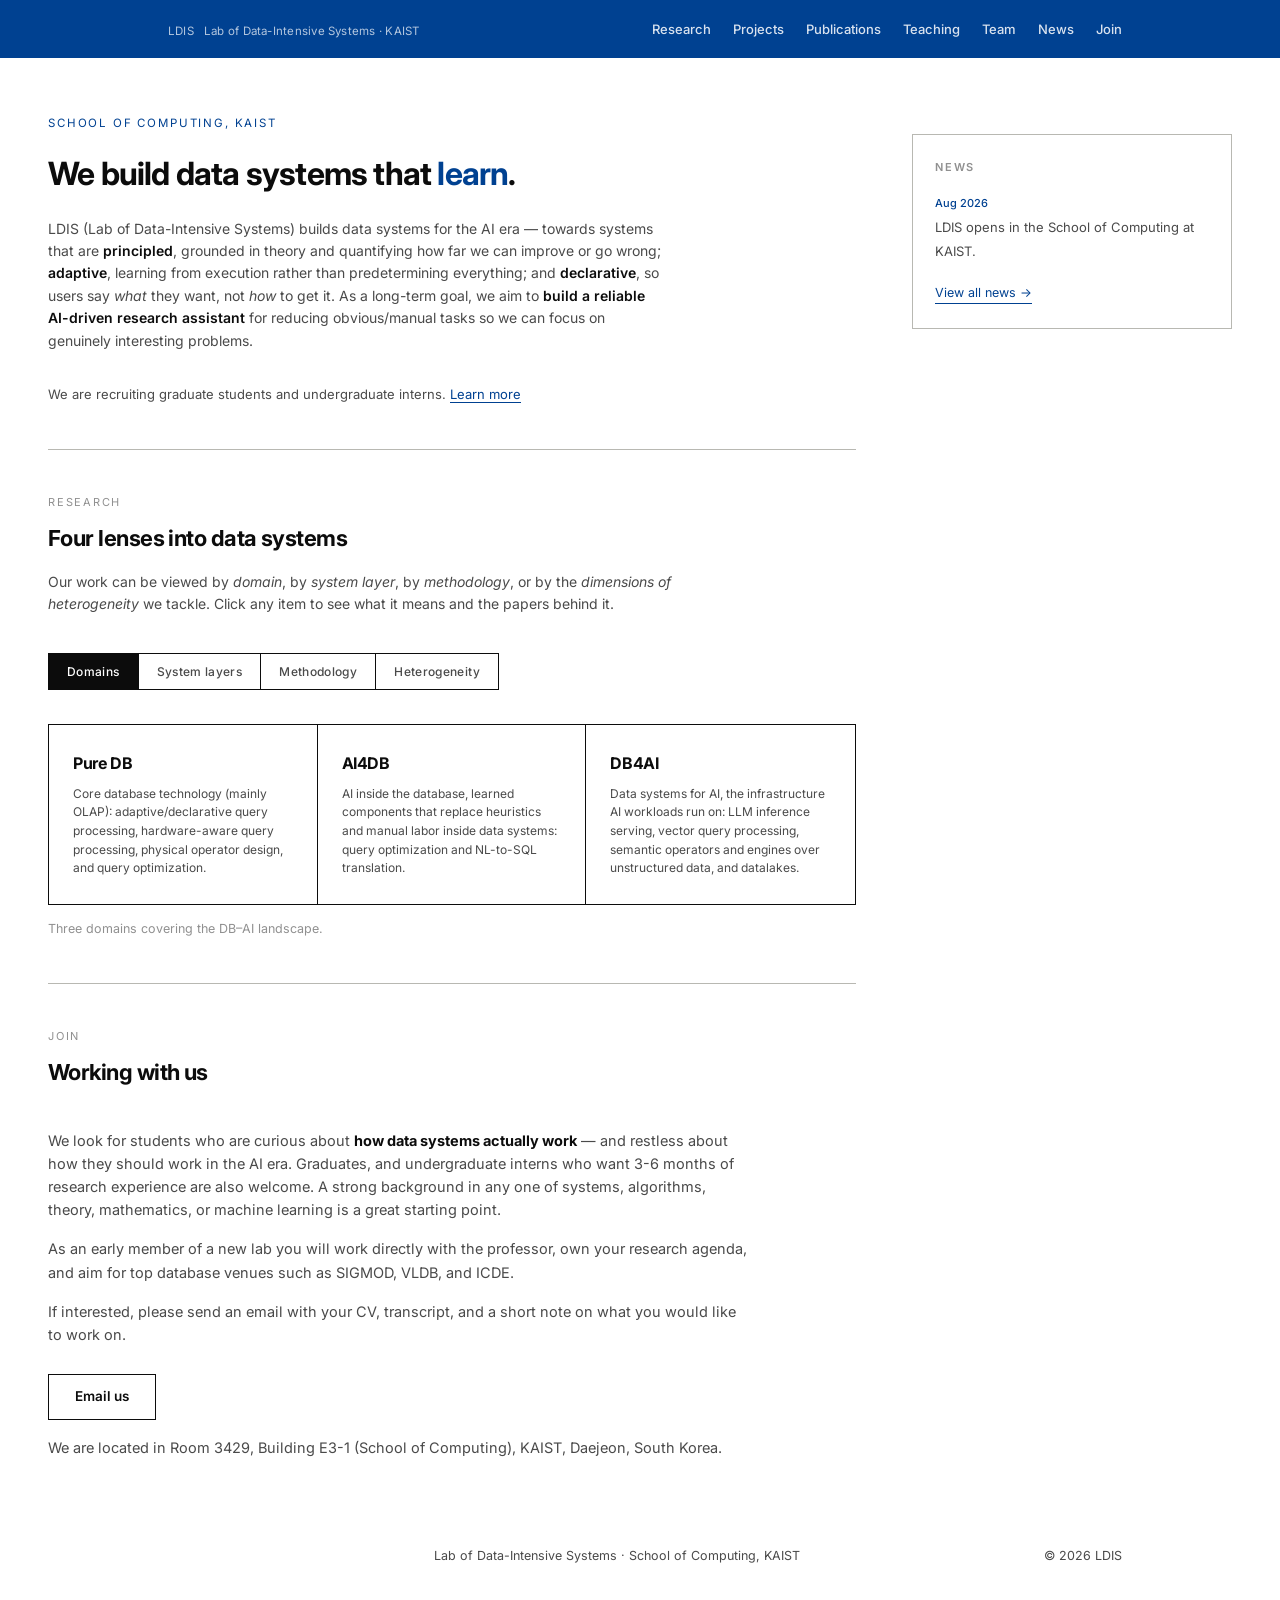
==== index.html @ fd1476b5 "Add more info" ====
<!DOCTYPE html>
<html lang="en">
<head>
<meta charset="UTF-8">
<script>
  /* Refreshing the page used to jump back down to whatever section (e.g. #teaching)
     was last clicked, because the URL still carries that hash and browsers
     auto-scroll to a matching id on load. Strip the hash immediately, before
     that native scroll happens, so a reload always starts at the top.
     Clicking a nav link (#research, #join, ...) still scrolls normally —
     this only runs once, on an actual page load/refresh. */
  if (location.hash) history.replaceState(null, "", location.pathname + location.search);
  if ("scrollRestoration" in history) history.scrollRestoration = "manual";
</script>
<meta name="viewport" content="width=device-width, initial-scale=1.0">
<title></title>
<meta name="description" content="">
<link rel="icon" type="image/svg+xml" href="files/favicon.svg">
<link rel="preconnect" href="https://fonts.googleapis.com">
<link rel="preconnect" href="https://fonts.gstatic.com" crossorigin>
<!-- ==========================================================
     THEME: to switch styles, change the href below to any file
     in themes/ (theme-swiss.css, theme-sage.css, theme-moss.css,
     theme-mint.css, theme-graphite.css, theme-warm.css,
     theme-academic.css). Nothing else changes.
     ========================================================== -->
<link rel="stylesheet" href="themes/theme-swiss.css">
<!-- Lab name/abbreviation/contact email live in files/site-config.js,
     shared by every page — see that file to change them site-wide. -->
<script src="files/site-config.js"></script>
<!-- Which of the 4 Research lenses (Domain/System layer/Methodology/
     Heterogeneity) each topic belongs to — shared with publications.html
     so paper tags render grouped by lens there too. -->
<script src="files/topics.js"></script>
</head>
<body>

<nav>
  <div class="wrap nav-inner">
    <a class="brand" href="#"><span data-site="brand-abbr"></span><span data-site="brand-tagline"></span></a>
    <div class="nav-links" id="nav-links">
      <a href="#research">Research</a>
      <a href="projects.html">Projects</a>
      <a href="publications.html">Publications</a>
      <a href="teaching.html">Teaching</a>
      <a href="team.html">Team</a>
      <a href="news.html">News</a>
      <a href="#join">Join</a>
    </div>
    <button class="nav-toggle" id="nav-toggle" aria-label="Toggle menu" aria-expanded="false">&#9776;</button>
  </div>
</nav>

<!-- ==========================================================
     HOME LAYOUT
     ----------------------------------------------------------
     Two columns, like https://dsail.kaist.ac.kr/: the lab intro +
     Research explorer + Join CTA on the left, a short "latest news"
     widget on the right (sticky while scrolling). Team, the full News
     history, Projects, and Teaching each live on their own page now —
     linked from the nav above only, not shown here.
     ========================================================== -->
<div class="home-grid">
  <main class="home-main">

    <div class="home-hero">
      <span class="overline" data-site="overline"></span>
      <h1>We build data systems that <em>learn</em>.</h1>
      <p class="hero-sub">
        <span data-site="hero-lab-name"></span> builds data systems for the AI era —
        towards systems that are <strong>principled</strong>, grounded in theory and quantifying how far we can improve or go wrong;
        <strong>adaptive</strong>, learning from execution rather than predetermining everything;
        and <strong>declarative</strong>, so users say <em>what</em> they want, not <em>how</em> to get it.
        As a long-term goal, we aim to <strong>build a reliable AI-driven research assistant</strong> for reducing obvious/manual tasks so we can focus on genuinely interesting problems.
      </p>
      <p class="hero-note">We are recruiting graduate students and undergraduate interns. <a href="#join">Learn more</a></p>
    </div>

    <section id="research">
      <div class="sec-head">
        <span class="kicker">Research</span>
        <h2>Four lenses into data systems</h2>
        <p class="sec-intro">
          Our work can be viewed by <em>domain</em>, by <em>system layer</em>, by <em>methodology</em>,
          or by the <em>dimensions of heterogeneity</em> we tackle.
          Click any item to see what it means and the papers behind it.
        </p>
      </div>

      <div class="view-tabs" role="tablist">
        <button class="on" data-view="domains">Domains</button>
        <button data-view="layers">System layers</button>
        <button data-view="directions">Methodology</button>
        <button data-view="axes">Heterogeneity</button>
      </div>

      <!-- view 1: domains (disjoint) -->
      <div class="view on" id="view-domains">
        <div class="domain-row">
          <div class="domain" data-topic="Pure DB">
            <h3>Pure DB</h3>
            <p>Core database technology (mainly OLAP): adaptive/declarative query processing, hardware-aware query processing, physical operator design, and query optimization.</p>
          </div>
          <div class="domain" data-topic="AI4DB">
            <h3>AI4DB</h3>
            <p>AI inside the database, learned components that replace heuristics and manual labor inside data systems: query optimization and NL-to-SQL translation.</p>
          </div>
          <div class="domain" data-topic="DB4AI">
            <h3>DB4AI</h3>
            <p>Data systems for AI, the infrastructure AI workloads run on: LLM inference serving, vector query processing, semantic operators and engines over unstructured data, and datalakes.</p>
          </div>
        </div>
        <p class="view-caption">Three domains covering the DB–AI landscape.</p>
      </div>

      <!-- view 2: layers (stacked) -->
      <div class="view" id="view-layers">
        <div class="layer-stack">
          <div class="layer" data-topic="Query Interface">
            <span class="lnum">L4</span><h3>Query Interface</h3><span class="lhint">how you ask</span>
          </div>
          <div class="layer" data-topic="Query Optimization">
            <span class="lnum">L3</span><h3>Query Optimization</h3><span class="lhint">how it plans</span>
          </div>
          <div class="layer" data-topic="Query Processing">
            <span class="lnum">L2</span><h3>Query Processing</h3><span class="lhint">how it runs over data</span>
          </div>
          <div class="layer" data-topic="Data Maintenance">
            <span class="lnum">L1</span><h3>Data Maintenance</h3><span class="lhint">how data lives</span>
          </div>
        </div>
        <p class="view-caption">The stack of a data system, top to bottom.</p>
      </div>

      <!-- view 3: methodology (venn) -->
      <div class="view" id="view-directions">
        <div class="diagram-box">
          <svg viewBox="0 0 640 430" aria-label="Venn diagram of methodologies" id="venn-svg">
            <defs id="venn-clip-defs"></defs>
            <g class="venn-g" data-topic="System">
              <circle class="venn-circle" cx="255" cy="165" r="118"/>
              <text class="venn-label" x="180" y="105" text-anchor="middle">System</text>
            </g>
            <g class="venn-g" data-topic="Algorithm">
              <circle class="venn-circle" cx="385" cy="165" r="118"/>
              <text class="venn-label" x="465" y="105" text-anchor="middle">Algorithm</text>
            </g>
            <g class="venn-g" data-topic="Theory">
              <circle class="venn-circle" cx="255" cy="265" r="118"/>
              <text class="venn-label" x="172" y="345" text-anchor="middle">Theory</text>
            </g>
            <g class="venn-g" data-topic="AI">
              <circle class="venn-circle" cx="385" cy="265" r="118"/>
              <text class="venn-label" x="472" y="345" text-anchor="middle">AI</text>
            </g>
            <rect id="venn-highlight" class="venn-highlight" x="0" y="0" width="640" height="430" style="display:none"/>
          </svg>
        </div>
        <p class="view-caption">Our methodologies overlap — the interesting problems live in the intersections.</p>
      </div>

      <!-- view 4: heterogeneity (3 axes) -->
      <div class="view" id="view-axes">
        <div class="diagram-box">
          <svg viewBox="0 0 640 430" aria-label="Three axes of heterogeneity">
            <defs>
              <marker id="arrow" viewBox="0 0 10 10" refX="8" refY="5" markerWidth="7" markerHeight="7" orient="auto-start-reverse">
                <path d="M 0 1 L 8 5 L 0 9" fill="none" stroke="currentColor" stroke-width="1.4"/>
              </marker>
            </defs>
            <!-- origin -->
            <circle cx="320" cy="220" r="3.5" fill="var(--ink)"/>
            <g class="axis-g" data-topic="Heterogeneous Workload" style="color: var(--ink-soft)">
              <line class="axis-hit" x1="320" y1="220" x2="320" y2="58"/>
              <line class="axis-line" x1="320" y1="220" x2="320" y2="58" marker-end="url(#arrow)"/>
              <text class="axis-label" x="320" y="38" text-anchor="middle">Workload</text>
              <text class="axis-sub" x="320" y="405" text-anchor="middle" opacity="0"> </text>
            </g>
            <g class="axis-g" data-topic="Heterogeneous Data" style="color: var(--ink-soft)">
              <line class="axis-hit" x1="320" y1="220" x2="152" y2="330"/>
              <line class="axis-line" x1="320" y1="220" x2="152" y2="330" marker-end="url(#arrow)"/>
              <text class="axis-label" x="118" y="362" text-anchor="middle">Data</text>
            </g>
            <g class="axis-g" data-topic="Heterogeneous Hardware" style="color: var(--ink-soft)">
              <line class="axis-hit" x1="320" y1="220" x2="488" y2="330"/>
              <line class="axis-line" x1="320" y1="220" x2="488" y2="330" marker-end="url(#arrow)"/>
              <text class="axis-label" x="522" y="362" text-anchor="middle">Hardware</text>
            </g>

            <!-- clickable subtype points scattered around each axis — the
                 actual unit papers are tagged with (see files/topics.js:
                 HETEROGENEITY_SUBTYPES). Clicking a point shows only its
                 own related papers; clicking an axis line above shows
                 just the axis-level description. Point radius starts at
                 the base value below and is scaled up by paper count via
                 updateAxisPointSizes() once files/publications.csv loads. -->
            <g class="axis-point" data-topic="Single Operator"><circle cx="328.4" cy="172.1" r="3.5"/><text x="338" y="175.1" text-anchor="start">Single operator</text></g>
            <g class="axis-point" data-topic="Analytics Query"><circle cx="301.6" cy="146.1" r="3.5"/><text x="311.2" y="149.1" text-anchor="start">Analytics query</text></g>
            <g class="axis-point" data-topic="Approximate Query"><circle cx="341.2" cy="120.2" r="3.5"/><text x="350.8" y="123.2" text-anchor="start">Approximate query</text></g>
            <g class="axis-point" data-topic="Recursive Query"><circle cx="297.8" cy="94" r="3.5"/><text x="307.4" y="97" text-anchor="start">Recursive query</text></g>
            <g class="axis-point" data-topic="Continuous Query"><circle cx="356.8" cy="72.2" r="3.5"/><text x="366.4" y="75.2" text-anchor="start">Continuous query</text></g>

            <g class="axis-point" data-topic="Relation"><circle cx="250.9" cy="241.4" r="3.5"/><text x="240.9" y="255.4" text-anchor="end">Relation</text></g>
            <g class="axis-point" data-topic="Graph"><circle cx="263.5" cy="307.8" r="3.5"/><text x="253.5" y="321.8" text-anchor="end">Graph</text></g>
            <g class="axis-point" data-topic="Vector"><circle cx="191.1" cy="264.9" r="3.5"/><text x="181.1" y="278.9" text-anchor="end">Vector</text></g>
            <g class="axis-point" data-topic="Model"><circle cx="230.6" cy="348.6" r="3.5"/><text x="220.6" y="337.6" text-anchor="end">Model</text></g>

            <g class="axis-point" data-topic="CPU"><circle cx="389.1" cy="241.4" r="3.5"/><text x="399.1" y="255.4" text-anchor="start">CPU</text></g>
            <g class="axis-point" data-topic="DRAM"><circle cx="376.5" cy="307.8" r="3.5"/><text x="386.5" y="321.8" text-anchor="start">DRAM</text></g>
            <g class="axis-point" data-topic="GPU"><circle cx="448.9" cy="264.9" r="3.5"/><text x="458.9" y="278.9" text-anchor="start">GPU</text></g>
            <g class="axis-point" data-topic="Distributed"><circle cx="409.4" cy="348.6" r="3.5"/><text x="419.4" y="337.6" text-anchor="start">Distributed</text></g>
          </svg>
        </div>
        <p class="view-caption">Click a line for the overview, or a point for its papers.</p>
      </div>

      <!-- detail panel -->
      <div class="topic-detail" id="topic-detail" hidden>
        <span class="t-tag" id="td-tag"></span>
        <h3 id="td-title"></h3>
        <p id="td-desc"></p>
        <div class="topic-examples" id="td-examples"></div>
        <p class="tp-empty" id="td-axis-hint" hidden>Click a point above (e.g. Relation, GPU) to see the papers that use it.</p>
        <div class="topic-papers" id="td-papers-section">
          <h4>Related papers</h4>
          <div id="td-papers"></div>
        </div>
      </div>
    </section>

    <section id="join">
      <div class="sec-head">
        <span class="kicker">Join</span>
        <h2>Working with us</h2>
      </div>
      <p>
        We look for students who are curious about <strong>how data systems actually work</strong> —
        and restless about how they should work in the AI era. Graduates, and undergraduate interns who want 3-6 months of research experience are also welcome.
        A strong background in any one of
        systems, algorithms, theory, mathematics, or machine learning is a great starting point.
      </p>
      <p>
        As an early member of a new lab you will work directly with the professor,
        own your research agenda, and aim for top database venues such as SIGMOD, VLDB, and ICDE.
      </p>
      <p>
        If interested, please send an email with your CV, transcript, and a short note
        on what you would like to work on.
      </p>
      <div class="join-cta">
        <a data-site="join-email" href="#">Email us</a>
      </div>
      <p class="join-location">
        We are located in Room 3429, Building E3-1 (School of Computing),
        KAIST, Daejeon, South Korea.
      </p>
    </section>

  </main>

  <aside class="home-sidebar">
    <div class="news-card">
      <h3>News</h3>
      <div id="news-sidebar-list"></div>
      <a class="news-view-all" href="news.html">View all news &rarr;</a>
    </div>
  </aside>
</div>

<footer>
  <div class="wrap foot">
    <span class="brand" data-site="footer-abbr"></span>
    <span data-site="footer-tagline"></span>
    <span data-site="footer-copyright"></span>
  </div>
</footer>

<script>
/* ==========================================================
   BRANDING
   ----------------------------------------------------------
   Fills in every [data-site] element above from files/site-config.js
   (loaded in <head>), and builds this page's title/meta description
   from the same fields — so the lab's abbreviation, full name, and
   contact email are typed out in exactly one place on the whole site.
   ========================================================== */
document.title = `${SITE.ABBR} — ${SITE.NAME}, ${SITE.INSTITUTION}`;
document.querySelector('meta[name="description"]').setAttribute("content",
  `${SITE.ABBR} is a research group in the ${SITE.SCHOOL} at ${SITE.INSTITUTION}, working on data systems and AI.`);
applySiteBrand();
</script>
<script>
/* ==========================================================
   DATA
   ----------------------------------------------------------
   Publications live ENTIRELY in files/publications.csv (same file
   publications.html reads) — no publication data is duplicated here.
   Columns: title | authors | conference | year | tags | highlight | pdf | code
     - tags: semicolon-separated, using the exact topic names below
     - highlight: leave empty for a normal entry, or a short note
       (e.g. "Selected") to show a badge next to the title
   This page only uses `papers` to feed the Research "related papers"
   panel (click a topic to see its papers) — full publication listing
   lives on publications.html. Requires the site to be served over
   HTTP; see the error handling near loadSheet() below.
   ========================================================== */
const PUBS_SHEET_URL = "files/publications.csv";

const TOPICS = {
  "Pure DB": { group: TOPIC_GROUPS["Pure DB"], desc: `
    Classical database problems are far from solved as the queries get larger and more complex (100's of tables),
    data also becomes larger and more diverse (TBs), as well as hardware devices and configurations
    (serverless, compute-storage disaggregation, memory-centric systems, XPUs). We design core
    techniques for query processing, optimization, and data management that are provably
    correct, practically fast, and robust even on extreme workloads. `
  },
  "AI4DB": { group: TOPIC_GROUPS["AI4DB"], desc: `
    Database internals are full of hand-tuned heuristics (cost models, cardinality estimates,
    query optimization, index selection, knob tuning) and manual labor (SQL query writing,
    schema design, benchmarking). AI4DB replaces or augments these with learned components that
    adapt to the workload — while keeping the robustness and predictability a real system
    demands. `
  },
  "DB4AI": { group: TOPIC_GROUPS["DB4AI"], desc: `
    Modern AI is bottlenecked by data infrastructure. DB4AI builds the systems that AI runs on:
    retrieval and vector search engines, LLM inference engines, and query processing over
    multimodal data using semantic operators — making AI faster, cheaper, and more reliable. `
  },
  "Query Interface": { group: TOPIC_GROUPS["Query Interface"], desc: `
    The topmost layer: how users and applications express what they want. We study interfaces
    beyond SQL — natural-language querying, APIs for AI agents that access data, and the problem
    of translating ambiguous human intent into precise, verifiable queries. `
  },
  "Query Optimization": { group: TOPIC_GROUPS["Query Optimization"], desc: `
    Given a query, the system must choose among astronomically many execution plans. We work on
    cardinality estimation, cost modeling, and plan search — including learned optimizers,
    theoretical guarantees, and adaptive optimizers that stay robust by correcting their estimates on-the-fly. `
  },
  "Query Processing": { group: TOPIC_GROUPS["Query Processing"], desc: `
    Where the plan meets the machine. We design execution engines and physical operators that exploit
    modern hardware — parallelism, vectorized execution, GPU acceleration — and approximate
    processing techniques that trade a little accuracy for a lot of speed, with guarantees. `
  },
  "Data Maintenance": { group: TOPIC_GROUPS["Data Maintenance"], desc: `
    The foundation: keeping data correct, fresh, and well-organized over time. This includes
    storage, open format, indexing, and efficient data updates — the work that determines whether everything above it can be
    trusted. `
  },
  "System": { group: TOPIC_GROUPS["System"], desc: `
    We build real systems and measure them honestly, more than ideas that only work on paper;
    a technique earns its place by improving end-to-end performance in a working prototype under
    realistic workloads. `
  },
  "Algorithm": { group: TOPIC_GROUPS["Algorithm"], desc: `
    At the heart of every fast system is a good algorithm. We design algorithms for data-intensive problems such as joins, sampling, sketching, search that improve both asymptotic
    complexity and real-world constants. `
  },
  "Theory": { group: TOPIC_GROUPS["Theory"], desc: `
    We care about why things work. That means formal guarantees such as worst-case optimality,
    approximation bounds, and a principled understanding of when learned components can be
    trusted and when they cannot. We measure performance upper bounds (how far we can improve) as a guideline. `
  },
  "AI": { group: TOPIC_GROUPS["AI"], desc: `
    AI appears twice in our work: as a tool inside systems (learned components that replace
    heuristics) and as a workload that systems must serve (training, retrieval, inference). We
    study both directions and the loop between them. `
  },
  "Heterogeneous Data": { group: TOPIC_GROUPS["Heterogeneous Data"], desc: `
    Real data is not one table. Relational records, text, graphs, vectors, model weights, activations, and multimodal
    content increasingly live in the same application — and can be queried together. We design
    systems that treat this diversity as a first-class concern rather than an afterthought. `
  },
  "Heterogeneous Workload": { group: TOPIC_GROUPS["Heterogeneous Workload"], desc: `
    Analytics, transactions, vector search, inferences, streaming queries, and agentic queries may hit the same system with
    wildly different patterns — and the mix shifts over time. We build systems that adapt to
    what the workload actually is, not what the DBA assumed it would be. `
  },
  "Heterogeneous Hardware": { group: TOPIC_GROUPS["Heterogeneous Hardware"], desc: `
    CPUs, GPUs, NVMe, and disaggregated memory each change the rules of system design. We
    rethink data systems for the hardware they actually run on, instead of the hardware of
    thirty years ago. `
  },
};

/* ==========================================================
   RENDERING — no need to edit below this line.
   ========================================================== */
let papers = [];

function pubHTML(p) {
  const links = [];
  if (p.pdf && p.pdf !== "") links.push(`<a href="${p.pdf}">PDF</a>`);
  if (p.code && p.code !== "") links.push(`<a href="${p.code}">Code</a>`);
  return `<div class="pub-item">
    <span class="pub-venue">${p.conference} ${p.year}</span>
    <div>
      <div class="pub-title">${p.title}${p.highlight ? ` <span class="pub-highlight">${p.highlight}</span>` : ""}</div>
      <div class="pub-authors">${p.authors}</div>
      <div class="pub-meta">${links.join("")}
        <span class="pub-tags">${pubTagsHTML(p.tags)}</span>
      </div>
    </div>
  </div>`;
}

/* topic selection */
let selectedTopic = null;
function selectTopic(name, scroll) {
  if (scroll === undefined) scroll = true;
  selectedTopic = name;
  document.querySelectorAll("[data-topic]").forEach(el =>
    el.classList.toggle("sel", el.dataset.topic === name));
  const d = document.getElementById("topic-detail");
  d.hidden = false;
  const vh = document.getElementById("venn-highlight");
  if (vh) vh.style.display = "none";
  document.getElementById("td-examples").innerHTML = "";
  const papersSection = document.getElementById("td-papers-section");
  const axisHint = document.getElementById("td-axis-hint");

  // Three cases: (1) a specific heterogeneity subtype clicked directly
  // as a point in the diagram — e.g. "Relation", "GPU"; (2) one of the
  // 3 Heterogeneity axis lines themselves — overview only, no papers,
  // since a paper is tagged with a subtype, never the bare axis name;
  // (3) any other topic (domain / system layer / methodology) — unchanged.
  const sub = HETEROGENEITY_SUBTYPES[name];
  if (sub) {
    document.getElementById("td-tag").textContent = "Heterogeneity";
    document.getElementById("td-title").textContent = name;
    document.getElementById("td-desc").textContent = sub.desc;
    document.getElementById("td-desc").style.display = "";
    axisHint.hidden = true;
    papersSection.hidden = false;
    if (sub.implicitNote) {
      // Deliberately-untagged subtype (e.g. CPU/DRAM) — explain why
      // instead of showing a misleading "papers on the way" empty state.
      document.getElementById("td-papers").innerHTML = `<p class="tp-empty">${sub.implicitNote}</p>`;
    } else {
      const rel = papers.filter(p => (p.tags || []).includes(name));
      document.getElementById("td-papers").innerHTML = rel.length
        ? rel.map(pubHTML).join("")
        : `<p class="tp-empty">Papers on this topic are on the way.</p>`;
    }
  } else {
    const t = TOPICS[name];
    document.getElementById("td-tag").textContent = t.group;
    document.getElementById("td-title").textContent = name;
    document.getElementById("td-desc").textContent = t.desc;
    document.getElementById("td-desc").style.display = "";
    if (HETEROGENEITY_AXES.includes(name)) {
      papersSection.hidden = true;
      axisHint.hidden = false;
    } else {
      axisHint.hidden = true;
      papersSection.hidden = false;
      const rel = papers.filter(p => (p.tags || []).includes(name));
      document.getElementById("td-papers").innerHTML = rel.length
        ? rel.map(pubHTML).join("")
        : `<p class="tp-empty">Papers on this topic are on the way.</p>`;
    }
  }
  if (scroll) d.scrollIntoView({ behavior: "smooth", block: "nearest" });
}
document.querySelectorAll("[data-topic]:not(.venn-g)").forEach(el =>
  el.addEventListener("click", () => selectTopic(el.dataset.topic)));

/* venn diagram: precise circle-membership hit-testing so overlapping
   regions (intersections) can be clicked directly, instead of only the
   topmost <g> element receiving the click. */
const VENN_CIRCLES = {
  System:    { cx: 255, cy: 165, r: 118 },
  Algorithm: { cx: 385, cy: 165, r: 118 },
  Theory:    { cx: 255, cy: 265, r: 118 },
  AI:        { cx: 385, cy: 265, r: 118 },
};
const VENN_ORDER = ["System", "Algorithm", "Theory", "AI"];

function vennPointTopics(evt) {
  const svg = document.getElementById("venn-svg");
  const pt = svg.createSVGPoint();
  pt.x = evt.clientX;
  pt.y = evt.clientY;
  const loc = pt.matrixTransform(svg.getScreenCTM().inverse());
  return VENN_ORDER.filter(name => {
    const c = VENN_CIRCLES[name];
    return Math.hypot(loc.x - c.cx, loc.y - c.cy) <= c.r;
  });
}

function selectIntersection(names) {
  selectedTopic = null;
  document.querySelectorAll("[data-topic]").forEach(el =>
    el.classList.toggle("sel", el.classList.contains("venn-g") && names.includes(el.dataset.topic)));

  const defs = document.getElementById("venn-clip-defs");
  defs.innerHTML = "";
  let clipRef = null;
  names.forEach((name, i) => {
    const c = VENN_CIRCLES[name];
    const clipId = "venn-clip-" + i;
    const clip = document.createElementNS("http://www.w3.org/2000/svg", "clipPath");
    clip.setAttribute("id", clipId);
    if (clipRef) clip.setAttribute("clip-path", `url(#${clipRef})`);
    const circle = document.createElementNS("http://www.w3.org/2000/svg", "circle");
    circle.setAttribute("cx", c.cx);
    circle.setAttribute("cy", c.cy);
    circle.setAttribute("r", c.r);
    clip.appendChild(circle);
    defs.appendChild(clip);
    clipRef = clipId;
  });
  const rect = document.getElementById("venn-highlight");
  rect.setAttribute("clip-path", `url(#${clipRef})`);
  rect.style.display = "";

  const d = document.getElementById("topic-detail");
  d.hidden = false;
  document.getElementById("td-tag").textContent = "Methodology";
  document.getElementById("td-title").textContent = names.join(" + ");
  const desc = document.getElementById("td-desc");
  desc.textContent = "";
  desc.style.display = "none";
  document.getElementById("td-examples").innerHTML = "";
  document.getElementById("td-axis-hint").hidden = true;
  document.getElementById("td-papers-section").hidden = false;
  const rel = papers.filter(p => names.every(n => (p.tags || []).includes(n)));
  document.getElementById("td-papers").innerHTML = rel.length
    ? rel.map(pubHTML).join("")
    : `<p class="tp-empty">Papers on this topic are on the way.</p>`;
  d.scrollIntoView({ behavior: "smooth", block: "nearest" });
}

document.getElementById("venn-svg").addEventListener("click", (evt) => {
  const hit = vennPointTopics(evt);
  if (hit.length >= 2) selectIntersection(hit);
  else if (hit.length === 1) selectTopic(hit[0]);
});

/* view tabs */
document.querySelectorAll(".view-tabs button").forEach(btn =>
  btn.addEventListener("click", () => {
    document.querySelectorAll(".view-tabs button").forEach(b => b.classList.toggle("on", b === btn));
    document.querySelectorAll(".view").forEach(v =>
      v.classList.toggle("on", v.id === "view-" + btn.dataset.view));
  }));

/* Scales each heterogeneity subtype's point in the diagram by how many
   papers use that exact tag — more papers, bigger circle — so the
   diagram reflects real research volume instead of being a flat, static
   grid. Called once files/publications.csv finishes loading (see
   loadSheet() below); until then every point sits at its base radius. */
function updateAxisPointSizes() {
  Object.keys(HETEROGENEITY_SUBTYPES).forEach(name => {
    const circle = document.querySelector(`.axis-point[data-topic="${CSS.escape(name)}"] circle`);
    if (!circle) return;
    const count = papers.filter(p => (p.tags || []).includes(name)).length;
    circle.setAttribute("r", Math.min(3.5 + count * 2.2, 13));
  });
}

/* CSV loading (shared parser used below for both publications and news) */
function parseCSV(text) {
  const rows = []; let row = [], cur = "", inQ = false;
  for (let i = 0; i < text.length; i++) {
    const c = text[i];
    if (inQ) {
      if (c === '"') { if (text[i+1] === '"') { cur += '"'; i++; } else inQ = false; }
      else cur += c;
    } else if (c === '"') inQ = true;
    else if (c === ",") { row.push(cur); cur = ""; }
    else if (c === "\n" || c === "\r") {
      if (cur !== "" || row.length) { row.push(cur); rows.push(row); row = []; cur = ""; }
    } else cur += c;
  }
  if (cur !== "" || row.length) { row.push(cur); rows.push(row); }
  return rows;
}

async function loadSheet() {
  if (!PUBS_SHEET_URL) return false;
  try {
    const res = await fetch(PUBS_SHEET_URL);
    if (!res.ok) return false;
    const rows = parseCSV(await res.text());
    const head = rows[0].map(h => h.trim().toLowerCase());
    const idx = k => head.indexOf(k);
    const loaded = rows.slice(1).filter(r => r[idx("title")]).map(r => ({
      title: r[idx("title")], authors: r[idx("authors")],
      conference: r[idx("conference")], year: r[idx("year")],
      tags: (r[idx("tags")] || "").split(";").map(s => s.trim()).filter(Boolean),
      highlight: (r[idx("highlight")] || "").trim(),
      pdf: r[idx("pdf")] || "", code: r[idx("code")] || "",
    }));
    if (loaded.length) {
      papers = loaded;
      updateAxisPointSizes();
      if (selectedTopic) selectTopic(selectedTopic);
      return true;
    }
    return false;
  } catch (e) { return false; }
  /* files/publications.csv unreachable — papers stays empty; "Papers on
     this topic are on the way." shows in the Research panel until the
     site is served over HTTP. */
}

loadSheet();
</script>
<script>
/* ==========================================================
   NEWS SIDEBAR
   ----------------------------------------------------------
   News lives ENTIRELY in files/news.csv (same file news.html reads)
   — no news data is duplicated here. Columns: date | text
   This widget only shows the latest few items; the full history is
   on news.html (linked from the nav and from "View all news" below).
   ========================================================== */
const NEWS_SHEET_URL = "files/news.csv";
const NEWS_SIDEBAR_COUNT = 5;

function newsItemHTML(n) {
  return `<div class="news-item-sm">
    <span class="news-date-sm">${n.date}</span>
    <span class="news-text-sm">${n.text}</span>
  </div>`;
}

async function loadNewsSidebar() {
  const el = document.getElementById("news-sidebar-list");
  if (!NEWS_SHEET_URL) { el.innerHTML = `<p class="tp-empty">News are on the way.</p>`; return; }
  try {
    const res = await fetch(NEWS_SHEET_URL);
    if (!res.ok) throw new Error("fetch failed");
    const rows = parseCSV(await res.text());
    const head = rows[0].map(h => h.trim().toLowerCase());
    const idx = k => head.indexOf(k);
    const items = rows.slice(1).filter(r => r[idx("date")])
      .map(r => ({ date: r[idx("date")], text: r[idx("text")] }));
    el.innerHTML = items.length
      ? items.slice(0, NEWS_SIDEBAR_COUNT).map(newsItemHTML).join("")
      : `<p class="tp-empty">News are on the way.</p>`;
  } catch (e) {
    el.innerHTML = `<p class="tp-empty">Could not load files/news.csv — needs the site served over HTTP.</p>`;
  }
}
loadNewsSidebar();
</script>
<script>
/* ==========================================================
   UI STATE PERSISTENCE (view tab, selected topic, scroll
   position) across reloads within the same tab — so a Live
   Server auto-refresh while editing doesn't keep resetting the
   page to its initial state. Uses sessionStorage, so it clears
   itself once the tab is actually closed rather than lingering
   forever.
   ========================================================== */
(function () {
  const SKEY = "dais-site-ui-state";

  function currentState() {
    const onTab = document.querySelector(".view-tabs button.on");
    return {
      scrollY: window.scrollY,
      viewTab: onTab ? onTab.dataset.view : null,
      topic: typeof selectedTopic !== "undefined" ? selectedTopic : null,
    };
  }
  function saveState() {
    try { sessionStorage.setItem(SKEY, JSON.stringify(currentState())); } catch (e) {}
  }
  function restoreState() {
    let s = null;
    try { s = JSON.parse(sessionStorage.getItem(SKEY) || "null"); } catch (e) {}
    if (!s) return;

    if (s.viewTab) {
      const btn = document.querySelector('.view-tabs button[data-view="' + s.viewTab + '"]');
      if (btn && !btn.classList.contains("on")) btn.click();
    }
    if (s.topic && typeof TOPICS !== "undefined" && TOPICS[s.topic]) selectTopic(s.topic, false);
    if (typeof s.scrollY === "number") {
      /* wait two frames so the restored content (topic panel) has
         been laid out before we jump to the saved offset */
      requestAnimationFrame(() => requestAnimationFrame(() => window.scrollTo(0, s.scrollY)));
    }
  }

  document.addEventListener("click", e => {
    if (e.target.closest(".view-tabs button") || e.target.closest("[data-topic]")) {
      setTimeout(saveState, 0);
    }
  });
  let scrollT;
  window.addEventListener("scroll", () => {
    clearTimeout(scrollT);
    scrollT = setTimeout(saveState, 200);
  });
  window.addEventListener("beforeunload", saveState);

  restoreState();
})();
</script>
<script src="files/nav.js"></script>
</body>
</html>
---- themes/theme-swiss.css ----
@import url('https://fonts.googleapis.com/css2?family=Inter:wght@400;500;600;700;800&display=swap');

  /* ==========================================================
     LDIS — variant B: swiss grid
     Content lives in the DATA section at the bottom.
     Publications can be loaded from a published Google Sheet
     (set PUBS_SHEET_URL) or from the inline PAPERS array.
     ========================================================== */
  :root {
    --ink: #0c0c0c;
    --ink-soft: #4a4a4a;
    --ink-faint: #909090;
    --paper: #ffffff;
    --paper-2: #f1f1ee;
    --line: #dcdcd8;
    --line-dark: #b8b8b2;
    --accent: #004191;
    --accent-soft: #e9f0f9;
    --maxw: 1020px;
  }
  * { margin: 0; padding: 0; box-sizing: border-box; }
  html { scroll-behavior: smooth; }
  html, body { max-width: 100%; overflow-x: hidden; }
  body {
    font-family: 'Inter', sans-serif;
    font-size: 15px;
    color: var(--ink);
    background: var(--paper);
    line-height: 1.6;
    -webkit-font-smoothing: antialiased;
  }
  ::selection { background: var(--accent-soft); }
  h1, h2, h3 { font-family: 'Inter', sans-serif; font-weight: 700; letter-spacing: -0.025em; }
  .mono { font-family: 'Inter', sans-serif; }
  .wrap { max-width: var(--maxw); margin: 0 auto; padding: 0 28px; }
  a { color: inherit; text-decoration: none; }
  p a, .foot a { border-bottom: 1px solid var(--line-dark); transition: border-color .15s, color .15s; }
  p a:hover, .foot a:hover { color: var(--accent); border-color: var(--accent); }

  /* ---------- nav ---------- */
  nav {
    position: sticky; top: 0; z-index: 50;
    background: var(--accent);
    color: #fff;
    border-bottom: none;
  }
  .nav-inner { position: relative; display: flex; justify-content: space-between; height: 58px; align-items: center; }
  .brand { font-weight: 800; font-size: 18px; letter-spacing: -0.02em; color: #fff; }
  .brand span { color: rgba(255,255,255,.7); font-family: 'Inter', sans-serif; font-weight: 400; font-size: 11.5px; margin-left: 10px; letter-spacing: .02em; }
  .nav-links { display: flex; gap: 22px; font-size: 13px; font-weight: 500; color: rgba(255,255,255,.85); font-family: 'Inter', sans-serif; }
  .nav-links a:hover { color: #fff; }
  .nav-toggle {
    display: none; background: none; border: none; color: #fff;
    font-size: 32px; line-height: 1; padding: 9px 7px; cursor: pointer;
    font-family: 'Inter', sans-serif;
  }

  /* ---------- hero ---------- */
  header { padding: 84px 0 68px; border-bottom: 1px solid var(--line-dark); }
  .overline {
    font-family: 'Inter', sans-serif; font-size: 11.5px;
    letter-spacing: .16em; text-transform: uppercase; color: var(--accent);
    margin-bottom: 24px; display: block;
  }
  h1 { font-size: clamp(28px, 4.2vw, 32px); line-height: 1.1; max-width: 820px; }
  h1 em { font-style: normal; color: var(--accent); }
  .hero-sub { margin-top: 26px; font-size: 14px; color: var(--ink-soft); max-width: 620px; }
  .hero-note { margin-top: 32px; font-size: 13px; color: var(--ink-soft); font-family: 'Inter', sans-serif; }
  .hero-note a { color: var(--accent); border-bottom: 1px solid var(--accent); }

  /* ---------- home page: two-column layout (main + news sidebar) ---------- */
  .home-grid {
    max-width: 1240px; margin: 0 auto; padding: 0 28px;
    display: grid; grid-template-columns: minmax(0, 1fr) 320px; gap: 56px;
    align-items: start;
  }
  .home-main { min-width: 0; }
  .home-hero { padding: 56px 0 44px; border-bottom: 1px solid var(--line-dark); }
  .home-main > section { padding: 44px 0; border-bottom: 1px solid var(--line-dark); }
  .home-main > section:last-child { border-bottom: none; }
  .home-sidebar { position: sticky; top: 78px; padding: 56px 0 44px; }
  .news-card { border: 1px solid var(--line-dark); background: #fff; padding: 24px 22px; }
  .news-card h3 {
    font-size: 11px; font-family: 'Inter', sans-serif; font-weight: 600;
    letter-spacing: .16em; text-transform: uppercase; color: var(--ink-faint); margin-bottom: 18px;
  }
  .news-card .news-item-sm { padding: 12px 0; border-bottom: 1px solid var(--line); }
  .news-card .news-item-sm:first-child { padding-top: 0; }
  .news-card .news-item-sm:last-child { border-bottom: none; padding-bottom: 0; }
  .news-date-sm { font-size: 11px; color: var(--accent); font-weight: 500; display: block; margin-bottom: 3px; }
  .news-text-sm { font-size: 13px; color: var(--ink-soft); line-height: 1.5; }
  .news-view-all {
    display: block; width: fit-content; margin-top: 20px;
    font-size: 12.5px; color: var(--accent); border-bottom: 1px solid var(--accent);
  }
  @media (max-width: 900px) {
    .home-grid { grid-template-columns: minmax(0, 1fr); }
    .home-sidebar { position: static; padding-top: 0; }
  }

  /* ---------- sections ---------- */
  section { padding: 68px 0; border-bottom: 1px solid var(--line-dark); }
  .sec-head { margin-bottom: 38px; }
  .kicker {
    font-family: 'Inter', sans-serif; font-size: 11px;
    letter-spacing: .16em; text-transform: uppercase; color: var(--ink-faint);
    display: block; margin-bottom: 10px;
  }
  h2 { font-size: clamp(20px, 2.6vw, 22px); }
  .sec-intro { margin-top: 14px; color: var(--ink-soft); max-width: 660px; font-size: 14px; }

  /* ---------- research explorer ---------- */
  .view-tabs { display: flex; margin: 32px 0 0; border: 1px solid var(--ink); width: fit-content; max-width: 100%; }
  .view-tabs button {
    font-family: 'Inter', sans-serif; font-size: 12px; font-weight: 500;
    padding: 10px 18px; background: transparent; border: none; cursor: pointer;
    color: var(--ink-soft); border-right: 1px solid var(--ink);
    transition: background .15s, color .15s; white-space: nowrap; letter-spacing: .03em;
  }
  .view-tabs button:last-child { border-right: none; }
  .view-tabs button:hover { color: var(--ink); background: var(--paper-2); }
  .view-tabs button.on { background: var(--ink); color: var(--paper); }
  .view { display: none; margin-top: 34px; }
  .view.on { display: block; animation: fade .3s ease; }
  @keyframes fade { from { opacity: 0; } to { opacity: 1; } }
  .view-caption { font-size: 12.5px; color: var(--ink-faint); margin-top: 14px; font-family: 'Inter', sans-serif; }

  /* domains */
  .domain-row { display: grid; grid-template-columns: repeat(3, 1fr); gap: 0; border: 1px solid var(--ink); }
  .domain {
    border-right: 1px solid var(--ink); padding: 26px 24px;
    cursor: pointer; transition: background .15s; background: var(--paper);
  }
  .domain:last-child { border-right: none; }
  .domain:hover { background: var(--paper-2); }
  .domain.sel { background: var(--accent-soft); box-shadow: inset 0 -3px 0 var(--accent); }
  .domain h3 { font-size: 16px; }
  .domain p { font-size: 12px; color: var(--ink-soft); margin-top: 8px; line-height: 1.55; }

  /* layers */
  .layer-stack { max-width: 600px; border: 1px solid var(--ink); }
  .layer {
    padding: 17px 22px; cursor: pointer;
    display: flex; align-items: baseline; gap: 18px; background: var(--paper);
    transition: background .15s; border-bottom: 1px solid var(--ink);
  }
  .layer:last-child { border-bottom: none; }
  .layer:hover { background: var(--paper-2); }
  .layer.sel { background: var(--accent-soft); box-shadow: inset 3px 0 0 var(--accent); }
  .layer .lnum { font-family: 'Inter', sans-serif; font-size: 11px; color: var(--ink-faint); }
  .layer h3 { font-size: 16px; font-weight: 600; }
  .layer .lhint { margin-left: auto; font-size: 11.5px; color: var(--ink-faint); font-family: 'Inter', sans-serif; }

  /* venn + axes */
  .diagram-box { display: flex; justify-content: center; padding: 10px 0; }
  .diagram-box svg { max-width: 440px; width: 100%; height: auto; }
  .venn-circle { fill: rgba(0,65,145,.05); stroke: var(--ink-soft); stroke-width: 1.6; cursor: pointer; transition: fill .2s, stroke .2s; }
  .venn-g:hover .venn-circle { fill: rgba(0,65,145,.12); stroke: var(--accent); }
  .venn-g.sel .venn-circle { fill: rgba(0,65,145,.17); stroke: var(--accent); stroke-width: 2.8; }
  .venn-label { font-family: 'Inter', sans-serif; font-weight: 600; font-size: 24px; fill: var(--ink); cursor: pointer; }
  .venn-g.sel .venn-label { fill: var(--accent); }
  .venn-highlight { fill: var(--accent); fill-opacity: .22; stroke: var(--accent); stroke-width: 2.1; pointer-events: none; }
  .axis-g { cursor: pointer; }
  .axis-line { stroke: var(--ink); stroke-width: 1.8; transition: stroke .2s; }
  .axis-hit { stroke: transparent; stroke-width: 22; }
  .axis-g:hover .axis-line, .axis-g.sel .axis-line { stroke: var(--accent); stroke-width: 2.8; }
  .axis-label { font-family: 'Inter', sans-serif; font-weight: 600; font-size: 22px; fill: var(--ink); }
  .axis-sub { font-family: 'Inter', sans-serif; font-size: 14px; fill: var(--ink-faint); }
  .axis-g:hover .axis-label, .axis-g.sel .axis-label { fill: var(--accent); }

  /* clickable subtype points along each axis (e.g. "Relation", "GPU") —
     the real unit papers are tagged with; see files/topics.js. */
  .axis-point { cursor: pointer; }
  .axis-point circle { fill: var(--paper); stroke: var(--ink-soft); stroke-width: 1.4; transition: fill .15s, stroke .15s; }
  .axis-point:hover circle { fill: var(--accent-soft); stroke: var(--accent); }
  .axis-point.sel circle { fill: var(--accent); stroke: var(--accent); }
  .axis-point text {
    font-family: 'Inter', sans-serif; font-size: 15px; fill: var(--ink-soft);
    transition: fill .15s;
  }
  .axis-point:hover text, .axis-point.sel text { fill: var(--accent); }
  .axis-point.sel text { font-weight: 600; }

  /* detail panel */
  .topic-detail { margin-top: 38px; border: 1px solid var(--ink); padding: 30px 32px; background: #fff; animation: fade .3s ease; }
  .topic-detail[hidden] { display: none; }
  .topic-detail h3 { font-size: 23px; }
  .topic-detail .t-tag { font-family: 'Inter', sans-serif; font-size: 10.5px; letter-spacing: .14em; text-transform: uppercase; color: var(--accent); display: block; margin-bottom: 8px; }
  .topic-detail > p { margin-top: 13px; color: var(--ink-soft); max-width: 700px; font-size: 14.5px; }
  .topic-examples { display: flex; gap: 6px; flex-wrap: wrap; margin-top: 14px; }
  .topic-examples:empty { display: none; margin-top: 0; }
  .topic-papers { margin-top: 26px; }
  .topic-papers h4 { font-family: 'Inter', sans-serif; font-size: 11px; font-weight: 500; letter-spacing: .12em; text-transform: uppercase; color: var(--ink-faint); margin-bottom: 10px; }
  .tp-empty { font-size: 13.5px; color: var(--ink-faint); }

  /* ---------- publications ---------- */
  .pub-item {
    padding: 17px 0; border-bottom: 1px solid var(--line);
    display: grid; grid-template-columns: 110px 1fr; gap: 22px; align-items: baseline;
  }
  .pub-item:last-child { border-bottom: none; }
  .pub-venue { font-family: 'Inter', sans-serif; font-size: 12px; color: var(--accent); font-weight: 500; }
  .pub-title { font-weight: 600; font-size: 15px; line-height: 1.45; }
  .pub-highlight {
    font-family: 'Inter', sans-serif; font-size: 10px; font-weight: 500;
    letter-spacing: .06em; text-transform: uppercase; color: var(--accent);
    background: var(--accent-soft); padding: 2px 8px; margin-left: 6px; white-space: nowrap;
  }
  .pub-authors { font-size: 13px; color: var(--ink-soft); margin-top: 3px; }
  .pub-authors u { text-decoration: none; color: var(--ink); }
  .pub-meta { margin-top: 6px; display: flex; gap: 14px; align-items: center; flex-wrap: wrap; }
  .pub-meta a { font-size: 12px; color: var(--accent); font-family: 'Inter', sans-serif; border-bottom: 1px solid transparent; }
  .pub-meta a:hover { border-color: var(--accent); }
  .pub-tags { display: flex; gap: 14px; flex-wrap: wrap; }
  .ptag { font-family: 'Inter', sans-serif; font-size: 10px; color: var(--ink-faint); border: 1px solid var(--line-dark); padding: 2px 7px; }
  .tag-group { display: inline-flex; align-items: center; gap: 6px; flex-wrap: wrap; }
  .tag-group-label {
    font-family: 'Inter', sans-serif; font-size: 9.5px; font-weight: 500;
    letter-spacing: .08em; text-transform: uppercase; color: var(--ink-faint);
  }

  /* homepage publications preview — items link through to publications.html */
  .pub-item.clickable { cursor: pointer; transition: background .15s; margin: 0 -12px; padding-left: 12px; padding-right: 12px; }
  .pub-item.clickable:hover { background: var(--paper-2); }
  .pub-view-all { margin-top: 22px; }
  .pub-view-all a {
    font-family: 'Inter', sans-serif; font-size: 13px; font-weight: 500;
    color: var(--accent); border-bottom: 1px solid var(--accent);
  }
  .pub-view-all a:hover { opacity: .75; }

  /* ---------- news ---------- */
  .news-item { display: grid; grid-template-columns: 110px 1fr; gap: 22px; padding: 12px 0; border-bottom: 1px solid var(--line); align-items: baseline; }
  .news-item:last-child { border-bottom: none; }
  .news-date { font-family: 'Inter', sans-serif; font-size: 12px; color: var(--ink-faint); }
  .news-item p { font-size: 14.5px; }

  /* ---------- people ---------- */
  .prof { display: flex; gap: 30px; align-items: flex-start; max-width: 720px; }
  .prof-photo {
    width: 104px; height: 104px; flex-shrink: 0;
    background: var(--paper-2); border: 1px solid var(--ink);
    display: grid; place-items: center;
    font-weight: 800; font-size: 32px; color: var(--ink-faint);
    overflow: hidden;
  }
  .prof-photo img { width: 100%; height: 100%; object-fit: cover; display: block; }
  .prof h3 { font-size: 20px; }
  .prof .role { font-size: 13px; color: var(--accent); margin-top: 2px; font-weight: 500; font-family: 'Inter', sans-serif; }
  .prof .bio { margin-top: 12px; font-size: 14px; color: var(--ink-soft); }
  .bio-history { margin: 0; padding: 0; list-style: none; }
  .bio-history li {
    font-size: 12.5px; color: var(--ink-soft); line-height: 1.7;
    font-family: 'Inter', sans-serif;
  }
  .bio-contact { margin-top: 10px; font-size: 14px; color: var(--ink-soft); }
  .bio-links { margin-top: 6px; font-size: 14px; color: var(--ink-soft); }
  .recruit-line { margin-top: 32px; padding: 18px 22px; border: 1px solid var(--ink); font-size: 14px; color: var(--ink-soft); max-width: 720px; background: #fff; }

  /* ---------- join ---------- */
  #join p { max-width: 700px; }
  #join p { color: var(--ink-soft); margin-top: 16px; font-size: 14.5px; }
  #join p strong { color: var(--ink); }
  .join-cta { margin-top: 28px; }
  .join-cta a {
    display: inline-block; border: 1.5px solid var(--ink); padding: 11px 26px;
    font-weight: 600; font-size: 13.5px; font-family: 'Inter', sans-serif;
    transition: background .15s, color .15s;
  }
  .join-cta a:hover { background: var(--ink); color: var(--paper); }

  /* ---------- footer ---------- */
  footer { padding: 40px 0 36px; }
  .foot { display: flex; justify-content: space-between; align-items: baseline; flex-wrap: wrap; gap: 16px; font-size: 12.5px; color: var(--ink-soft); font-family: 'Inter', sans-serif; }
  .foot .brand { font-size: 15px; font-family: 'Inter', sans-serif; }

  /* Below this width the nav links no longer fit in one row next to the
     brand, so they're hidden behind a hamburger button (.nav-toggle) and
     shown as a full-width dropdown instead — see files/nav.js for the
     open/close logic. */
  @media (max-width: 820px) {
    .nav-toggle { display: block; }
    .nav-links {
      display: none; position: absolute; left: 0; right: 0; top: 100%;
      flex-direction: column; gap: 0; background: var(--accent);
      box-shadow: 0 10px 18px rgba(0,0,0,.18);
    }
    .nav-links.open { display: flex; }
    .nav-links a { padding: 14px 28px; width: 100%; border-top: 1px solid rgba(255,255,255,.12); }
  }

  @media (max-width: 480px) {
    .brand span { display: none; }
  }

  @media (max-width: 760px) {
    .domain-row { grid-template-columns: 1fr; }
    .domain { border-right: none; border-bottom: 1px solid var(--ink); }
    .domain:last-child { border-bottom: none; }
    .pub-item, .news-item { grid-template-columns: 1fr; gap: 3px; }
    .prof { flex-direction: column; }
    header { padding: 58px 0 48px; }
    section { padding: 52px 0; }
    .view-tabs { width: 100%; overflow-x: auto; }
  }

  .hero-sub strong { color: var(--ink); font-weight: 600; }

  /* ---------- projects & teaching accordions (shared) ---------- */
  .acc {
    border: 1px solid var(--line-dark); border-radius: var(--radius, 0);
    background: var(--card, var(--paper)); overflow: hidden;
  }
  .acc + .acc { margin-top: 12px; }
  .acc-head {
    width: 100%; display: flex; align-items: center; gap: 16px;
    padding: 18px 22px; cursor: pointer; background: none; border: none;
    text-align: left; font-family: inherit; color: inherit; font-size: inherit;
    transition: background .15s;
  }
  .acc-head:hover { background: var(--paper-2); }
  .acc.on > .acc-head { border-bottom: 1px solid var(--line); }
  .acc-title { font-weight: 600; font-size: 15.5px; flex: 1; line-height: 1.4; }
  .acc-meta { font-family: 'Inter', sans-serif; font-size: 11.5px; color: var(--ink-faint); white-space: nowrap; }
  .badge {
    font-family: 'Inter', sans-serif; font-size: 10.5px; font-weight: 500;
    letter-spacing: .08em; text-transform: uppercase;
    padding: 4px 10px; border-radius: var(--radius, 0); white-space: nowrap;
  }
  .b-ongoing { color: var(--accent); background: var(--accent-soft); }
  .b-open { color: var(--card, var(--paper)); background: var(--accent); }
  .b-code { color: var(--ink-soft); border: 1px solid var(--line-dark); }
  .chev {
    font-family: 'Inter', sans-serif; font-size: 16px; color: var(--ink-faint);
    transition: transform .25s ease; line-height: 1;
  }
  .acc.on .chev { transform: rotate(45deg); color: var(--accent); }
  .acc-body { display: none; padding: 4px 22px 26px; }
  .acc.on .acc-body { display: block; animation: fade .3s ease; }
  .p-field { margin-top: 18px; }
  .p-field h5 {
    font-family: 'Inter', sans-serif; font-size: 10.5px; font-weight: 500;
    letter-spacing: .13em; text-transform: uppercase; color: var(--ink-faint);
    margin-bottom: 6px;
  }
  .p-field p { font-size: 14.5px; color: var(--ink-soft); max-width: 720px; line-height: 1.65; }
  .ask { font-style: italic; color: var(--ink-faint) !important; }
  .p-note { margin-top: 20px; font-size: 14px; color: var(--ink-soft); }
  .p-note a { color: var(--accent); border-bottom: 1px solid var(--accent); }
  .syll-link {
    display: inline-block; margin-top: 18px; border: 1.5px solid var(--accent);
    color: var(--accent); padding: 9px 20px; border-radius: var(--radius, 0);
    font-size: 13.5px; font-weight: 600; transition: background .15s, color .15s;
  }
  .syll-link:hover { background: var(--accent); color: var(--card, #fff); }

  :root { --radius: 0px; }
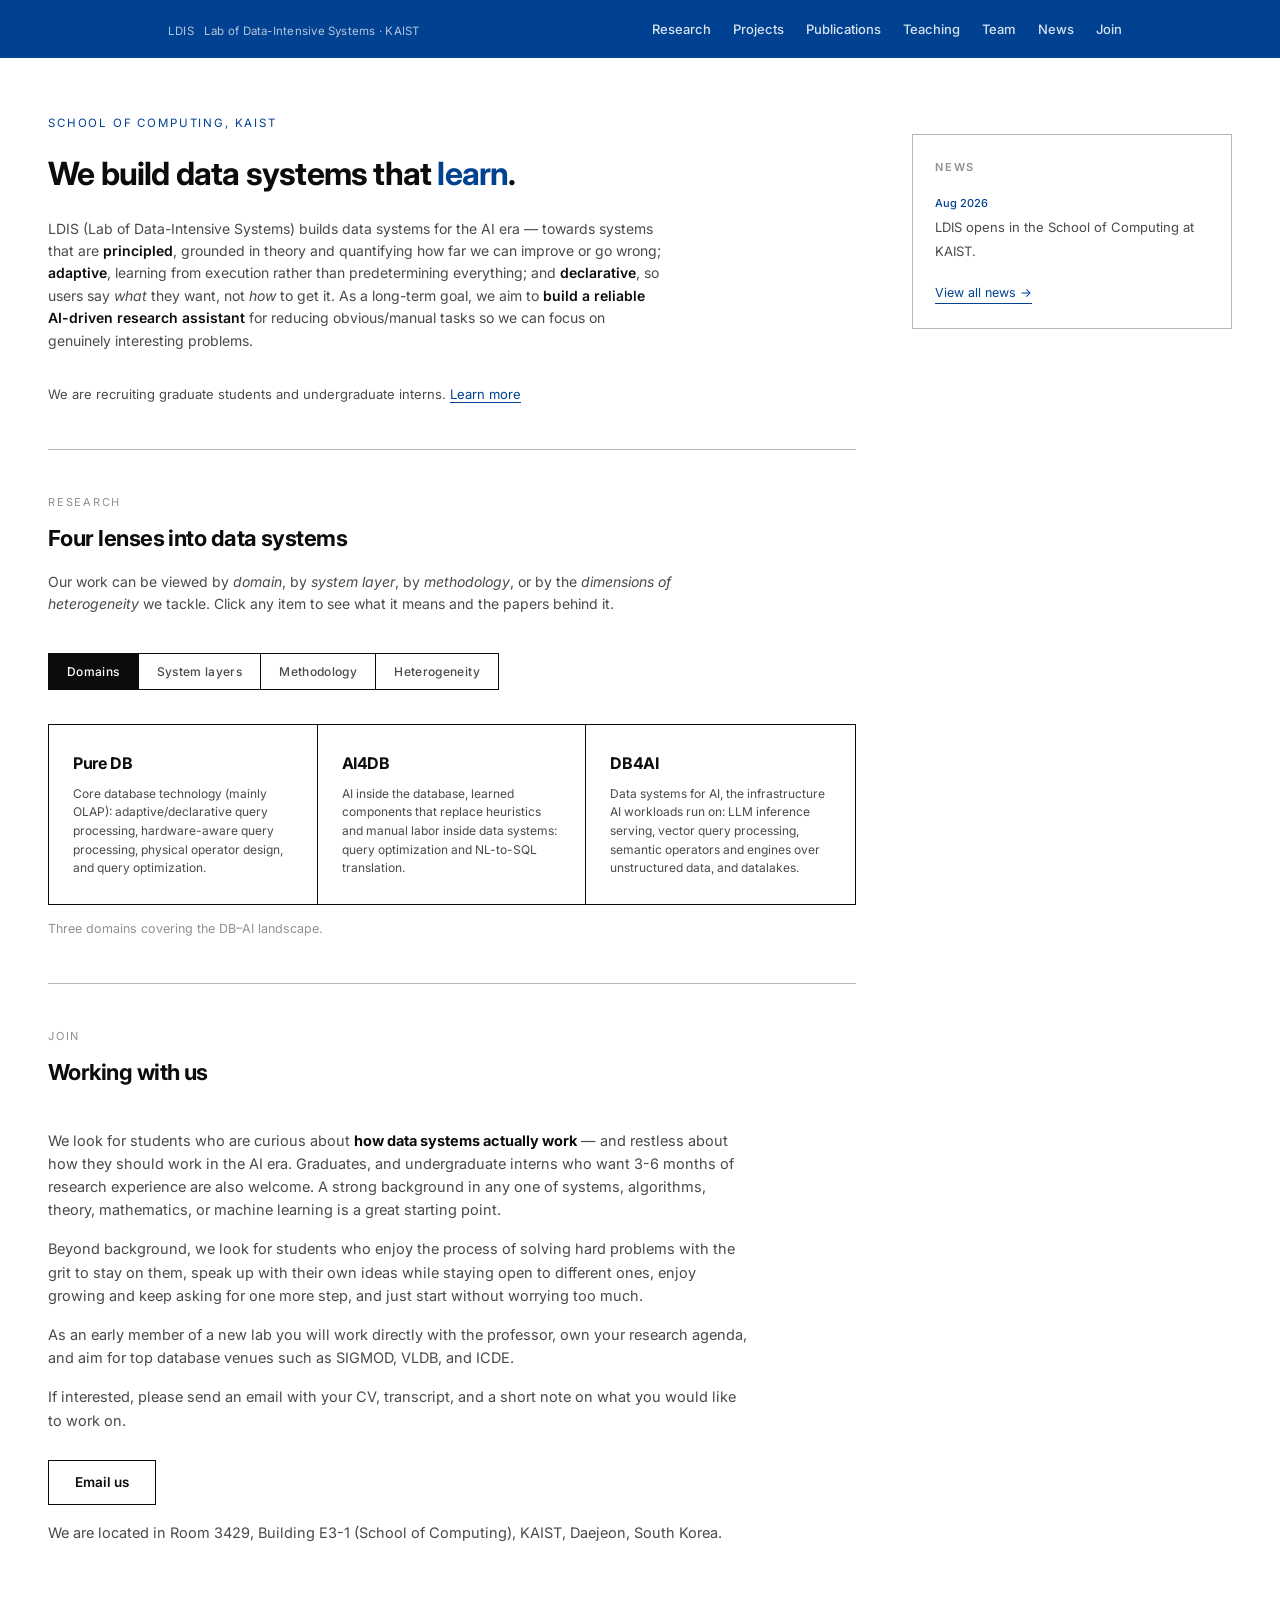
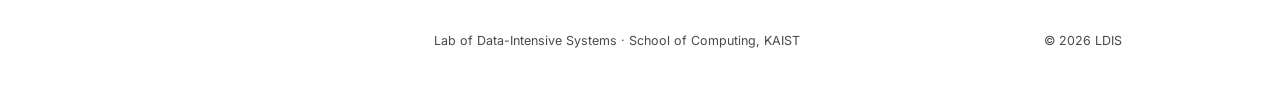
==== commit 32df7ad8: "Add what-we-look-for line to Join section" ====
--- a/index.html
+++ b/index.html
@@ -238,6 +238,12 @@
         and restless about how they should work in the AI era. Graduates, and undergraduate interns who want 3-6 months of research experience are also welcome.
         A strong background in any one of
         systems, algorithms, theory, mathematics, or machine learning is a great starting point.
+      </p>
+      <p>
+        Beyond background, we look for students who enjoy the process of solving hard problems
+        with the grit to stay on them, speak up with their own ideas while staying open to
+        different ones, enjoy growing and keep asking for one more step, and just start
+        without worrying too much.
       </p>
       <p>
         As an early member of a new lab you will work directly with the professor,
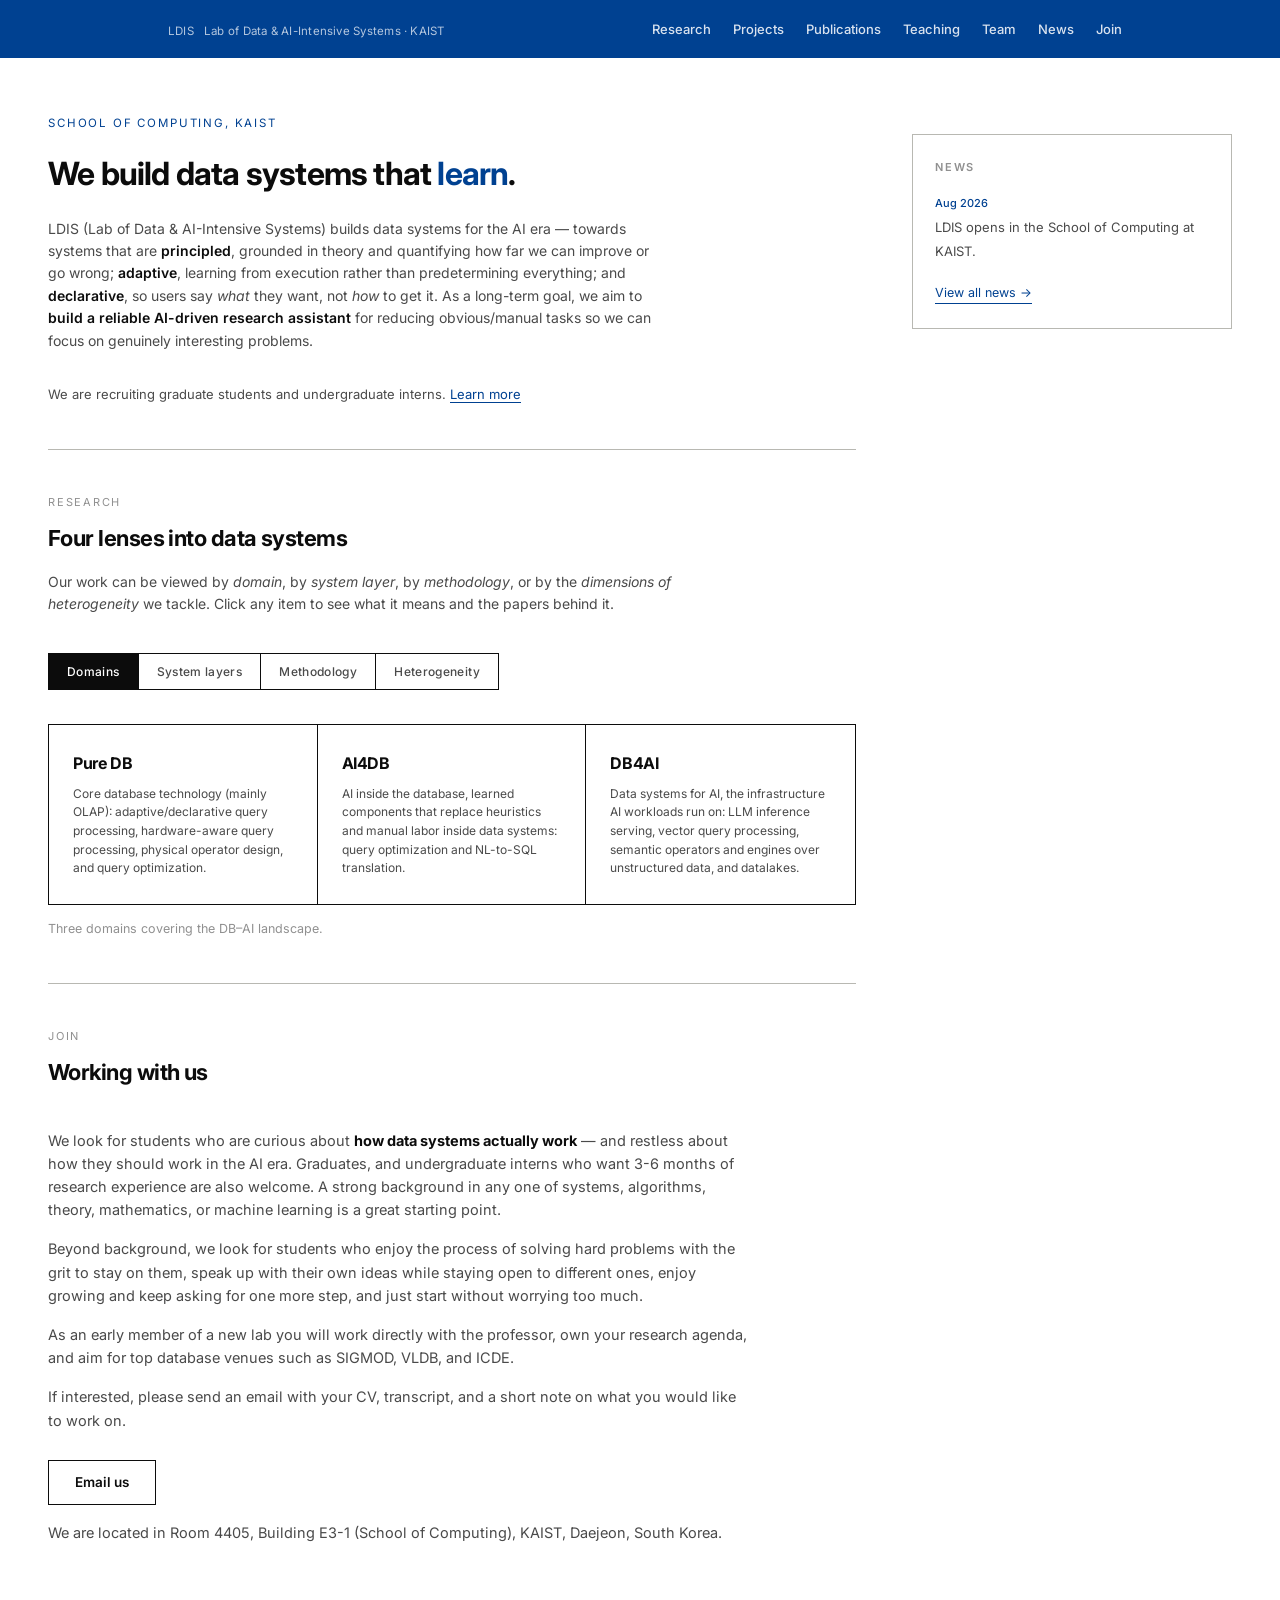
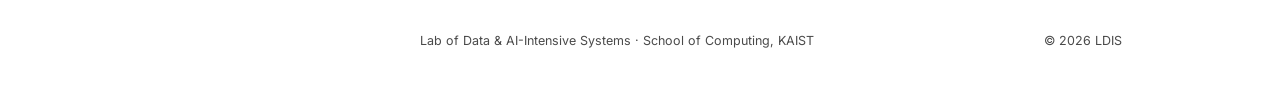
==== commit 456e04fd: "Update office to E3-1 4405 and contact email to kymkim@kaist.ac.kr" ====
--- a/index.html
+++ b/index.html
@@ -257,7 +257,7 @@
         <a data-site="join-email" href="#">Email us</a>
       </div>
       <p class="join-location">
-        We are located in Room 3429, Building E3-1 (School of Computing),
+        We are located in Room 4405, Building E3-1 (School of Computing),
         KAIST, Daejeon, South Korea.
       </p>
     </section>
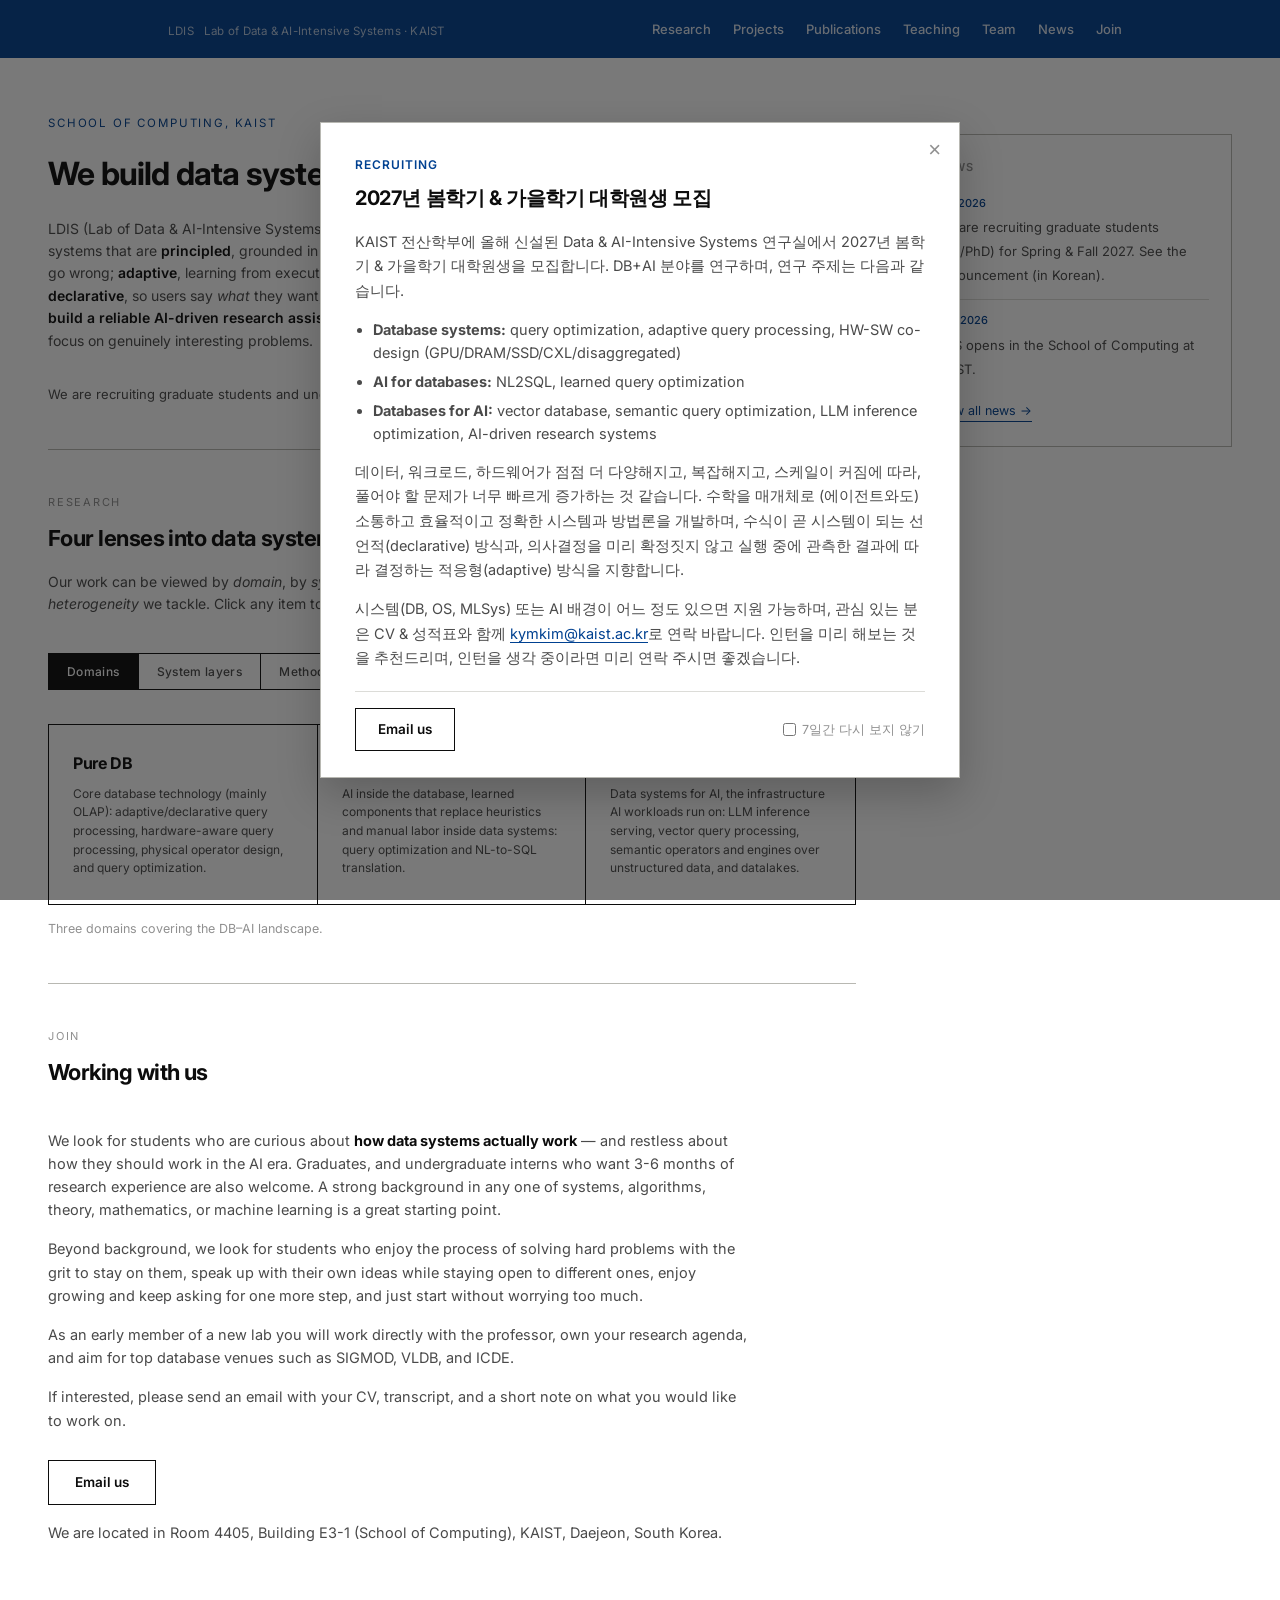
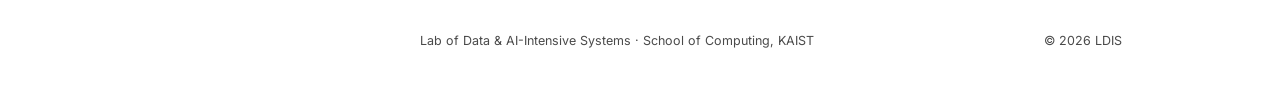
==== commit 420d6956: "recruit" ====
--- a/index.html
+++ b/index.html
@@ -706,6 +706,106 @@
   restoreState();
 })();
 </script>
+
+<!-- ==========================================================
+     RECRUITING POPUP (Sep 2026)
+     ----------------------------------------------------------
+     Shown once per visitor (dismissal is remembered for 7 days in
+     localStorage). Also opens when the page is visited with
+     ?recruit=1 (the News entry links here; a #hash would be stripped by the head script). To retire it, delete
+     this whole block. Styles are inline so nothing in themes/ changes.
+     ========================================================== -->
+<style>
+  .rp-backdrop {
+    position: fixed; inset: 0; background: rgba(12,12,12,.55); z-index: 1000;
+    display: none; align-items: center; justify-content: center; padding: 20px;
+  }
+  .rp-backdrop.open { display: flex; }
+  .rp-box {
+    background: var(--paper, #fff); color: var(--ink, #0c0c0c);
+    border: 1px solid var(--line-dark, #b8b8b2); max-width: 640px; width: 100%;
+    max-height: calc(100vh - 40px); overflow-y: auto; padding: 32px 34px 26px;
+    box-shadow: 0 16px 40px rgba(0,0,0,.22); font-family: 'Inter', sans-serif;
+    position: relative;
+  }
+  .rp-box .kicker { display: block; font-size: 12px; font-weight: 600; letter-spacing: .08em;
+    text-transform: uppercase; color: var(--accent, #004191); margin-bottom: 8px; }
+  .rp-box h3 { font-size: 20px; font-weight: 700; letter-spacing: -0.02em; margin: 0 0 16px; }
+  .rp-box p { font-size: 14.5px; line-height: 1.7; color: var(--ink-soft, #4a4a4a); margin: 0 0 14px; }
+  .rp-box ul { margin: 0 0 14px 18px; padding: 0; }
+  .rp-box li { font-size: 14.5px; line-height: 1.6; color: var(--ink-soft, #4a4a4a); margin-bottom: 6px; }
+  .rp-box a { color: var(--accent, #004191); border-bottom: 1px solid var(--accent, #004191); }
+  .rp-close {
+    position: absolute; top: 12px; right: 14px; border: none; background: none;
+    font-size: 22px; line-height: 1; color: var(--ink-faint, #909090); cursor: pointer; padding: 4px;
+  }
+  .rp-close:hover { color: var(--ink, #0c0c0c); }
+  .rp-actions { display: flex; align-items: center; justify-content: space-between; flex-wrap: wrap;
+    gap: 12px; margin-top: 20px; padding-top: 16px; border-top: 1px solid var(--line, #dcdcd8); }
+  .rp-actions a.rp-mail {
+    display: inline-block; border: 1.5px solid var(--ink, #0c0c0c); padding: 10px 22px;
+    font-weight: 600; font-size: 13.5px; text-decoration: none; border-bottom-width: 1.5px;
+    transition: background .15s, color .15s; color: var(--ink, #0c0c0c);
+  }
+  .rp-actions a.rp-mail:hover { background: var(--ink, #0c0c0c); color: var(--paper, #fff); }
+  .rp-actions label { font-size: 12.5px; color: var(--ink-faint, #909090); cursor: pointer;
+    display: flex; align-items: center; gap: 6px; }
+  @media (max-width: 600px) { .rp-box { padding: 26px 20px 20px; } }
+</style>
+
+<div class="rp-backdrop" id="recruit-popup" role="dialog" aria-modal="true" aria-labelledby="rp-title">
+  <div class="rp-box">
+    <button class="rp-close" id="rp-close" aria-label="Close">&times;</button>
+    <span class="kicker">Recruiting</span>
+    <h3 id="rp-title">2027년 봄학기 &amp; 가을학기 대학원생 모집</h3>
+    <p>
+      KAIST 전산학부에 올해 신설된 Data &amp; AI-Intensive Systems 연구실에서 2027년 봄학기 &amp; 가을학기
+      대학원생을 모집합니다. DB+AI 분야를 연구하며, 연구 주제는 다음과 같습니다.
+    </p>
+    <ul>
+      <li><strong>Database systems:</strong> query optimization, adaptive query processing, HW-SW co-design (GPU/DRAM/SSD/CXL/disaggregated)</li>
+      <li><strong>AI for databases:</strong> NL2SQL, learned query optimization</li>
+      <li><strong>Databases for AI:</strong> vector database, semantic query optimization, LLM inference optimization, AI-driven research systems</li>
+    </ul>
+    <p>
+      데이터, 워크로드, 하드웨어가 점점 더 다양해지고, 복잡해지고, 스케일이 커짐에 따라, 풀어야 할 문제가
+      너무 빠르게 증가하는 것 같습니다. 수학을 매개체로 (에이전트와도) 소통하고 효율적이고 정확한 시스템과
+      방법론을 개발하며, 수식이 곧 시스템이 되는 선언적(declarative) 방식과, 의사결정을 미리 확정짓지 않고
+      실행 중에 관측한 결과에 따라 결정하는 적응형(adaptive) 방식을 지향합니다.
+    </p>
+    <p>
+      시스템(DB, OS, MLSys) 또는 AI 배경이 어느 정도 있으면 지원 가능하며, 관심 있는 분은 CV &amp; 성적표와 함께
+      <a data-site="join-email" href="#">kymkim@kaist.ac.kr</a>로 연락 바랍니다. 인턴을 미리 해보는 것을
+      추천드리며, 인턴을 생각 중이라면 미리 연락 주시면 좋겠습니다.
+    </p>
+    <div class="rp-actions">
+      <a class="rp-mail" data-site="join-email" href="#">Email us</a>
+      <label><input type="checkbox" id="rp-hide"> 7일간 다시 보지 않기</label>
+    </div>
+  </div>
+</div>
+
+<script>
+(function () {
+  applySiteBrand(); // fills the mailto links inside this popup (the earlier call ran before it existed)
+  const KEY = "ldis-recruit-popup-hide-until";
+  const el = document.getElementById("recruit-popup");
+  const forced = location.hash === "#recruiting" || /[?&]recruit\b/.test(location.search);
+  let hidden = false;
+  try { hidden = Number(localStorage.getItem(KEY) || 0) > Date.now(); } catch (e) {}
+  function open()  { el.classList.add("open"); document.body.style.overflow = "hidden"; }
+  function close() {
+    el.classList.remove("open"); document.body.style.overflow = "";
+    if (document.getElementById("rp-hide").checked) {
+      try { localStorage.setItem(KEY, String(Date.now() + 7 * 24 * 3600 * 1000)); } catch (e) {}
+    }
+  }
+  document.getElementById("rp-close").addEventListener("click", close);
+  el.addEventListener("click", e => { if (e.target === el) close(); });
+  document.addEventListener("keydown", e => { if (e.key === "Escape" && el.classList.contains("open")) close(); });
+  if (forced || !hidden) open();
+})();
+</script>
 <script src="files/nav.js"></script>
 </body>
 </html>
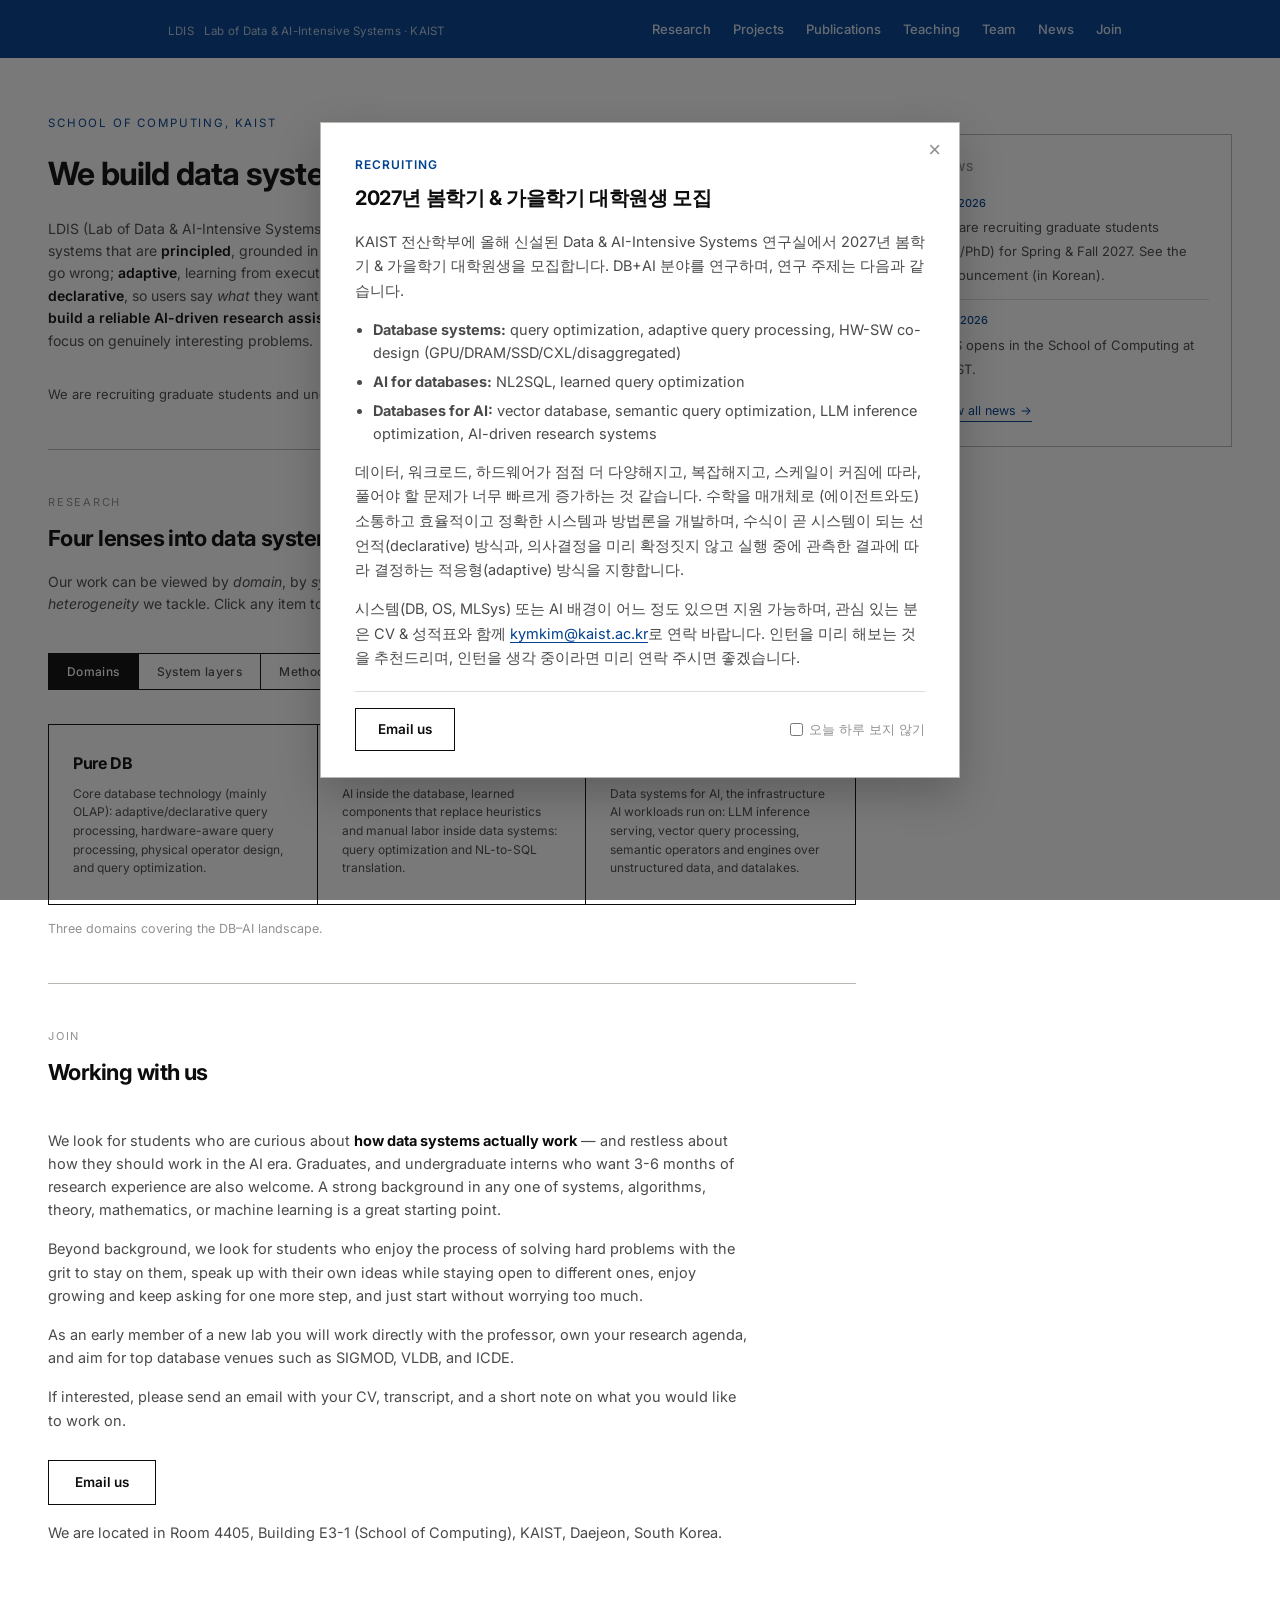
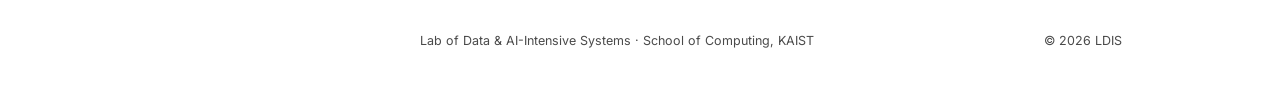
==== commit 6cfa7f15: "recruit" ====
--- a/index.html
+++ b/index.html
@@ -622,7 +622,20 @@
    on news.html (linked from the nav and from "View all news" below).
    ========================================================== */
 const NEWS_SHEET_URL = "files/news.csv";
-const NEWS_SIDEBAR_COUNT = 5;
+const NEWS_SIDEBAR_COUNT = 3;
+
+/* Newest first regardless of row order in the CSV. Dates like "Sep 2026",
+   "2026-09", "Sep 12, 2026" all parse; unparseable ones keep their CSV position. */
+function newsTime(d) {
+  const t = Date.parse(/^[A-Za-z]{3,9}\s+\d{4}$/.test(d.trim()) ? "1 " + d.trim() : d);
+  return isNaN(t) ? -Infinity : t;
+}
+function sortNewest(items) {
+  return items.map((it, i) => ({ it, i }))
+    .sort((a, b) => (newsTime(b.it.date) - newsTime(a.it.date)) || (a.i - b.i))
+    .map(x => x.it);
+}
+
 
 function newsItemHTML(n) {
   return `<div class="news-item-sm">
@@ -640,8 +653,8 @@
     const rows = parseCSV(await res.text());
     const head = rows[0].map(h => h.trim().toLowerCase());
     const idx = k => head.indexOf(k);
-    const items = rows.slice(1).filter(r => r[idx("date")])
-      .map(r => ({ date: r[idx("date")], text: r[idx("text")] }));
+    const items = sortNewest(rows.slice(1).filter(r => r[idx("date")])
+      .map(r => ({ date: r[idx("date")], text: r[idx("text")] })));
     el.innerHTML = items.length
       ? items.slice(0, NEWS_SIDEBAR_COUNT).map(newsItemHTML).join("")
       : `<p class="tp-empty">News are on the way.</p>`;
@@ -710,7 +723,7 @@
 <!-- ==========================================================
      RECRUITING POPUP (Sep 2026)
      ----------------------------------------------------------
-     Shown once per visitor (dismissal is remembered for 7 days in
+     Shown once per visitor (dismissal is remembered for 1 day in
      localStorage). Also opens when the page is visited with
      ?recruit=1 (the News entry links here; a #hash would be stripped by the head script). To retire it, delete
      this whole block. Styles are inline so nothing in themes/ changes.
@@ -780,7 +793,7 @@
     </p>
     <div class="rp-actions">
       <a class="rp-mail" data-site="join-email" href="#">Email us</a>
-      <label><input type="checkbox" id="rp-hide"> 7일간 다시 보지 않기</label>
+      <label><input type="checkbox" id="rp-hide"> 오늘 하루 보지 않기</label>
     </div>
   </div>
 </div>
@@ -797,7 +810,7 @@
   function close() {
     el.classList.remove("open"); document.body.style.overflow = "";
     if (document.getElementById("rp-hide").checked) {
-      try { localStorage.setItem(KEY, String(Date.now() + 7 * 24 * 3600 * 1000)); } catch (e) {}
+      try { localStorage.setItem(KEY, String(Date.now() + 24 * 3600 * 1000)); } catch (e) {}
     }
   }
   document.getElementById("rp-close").addEventListener("click", close);
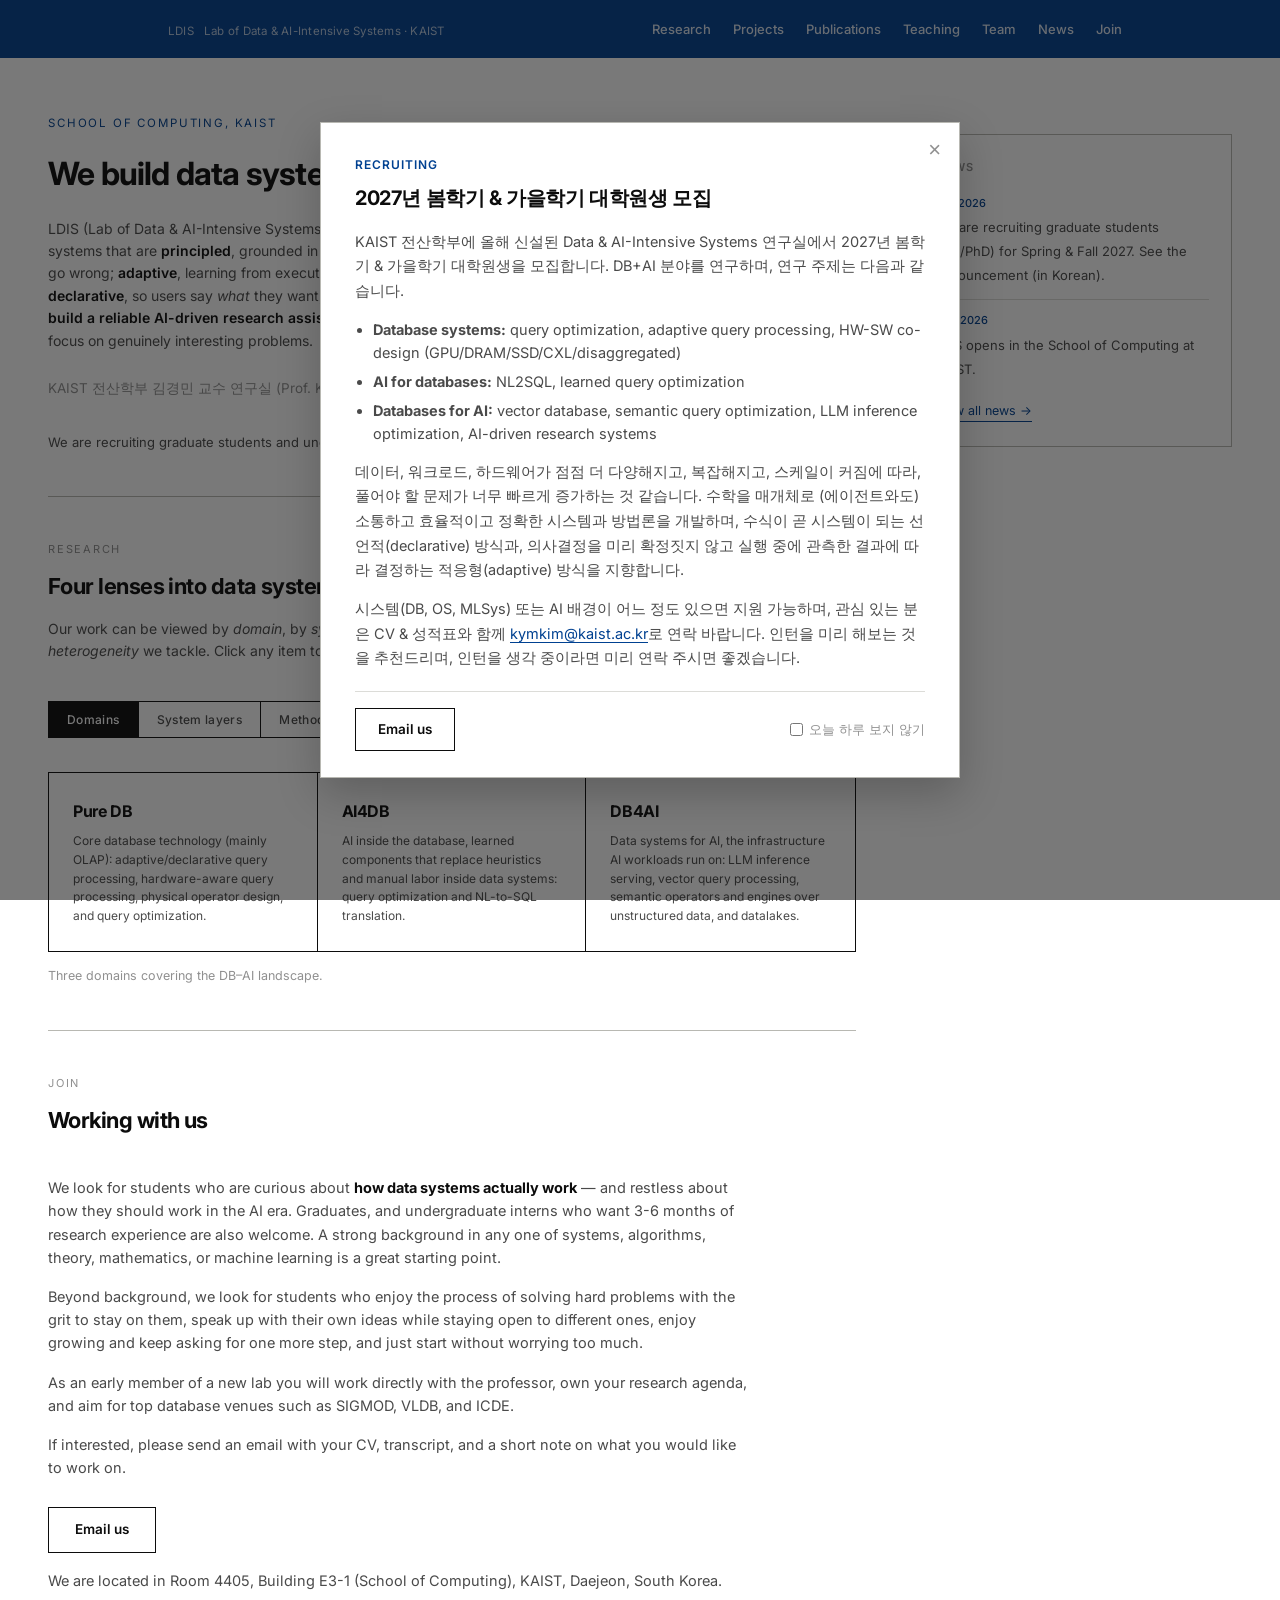
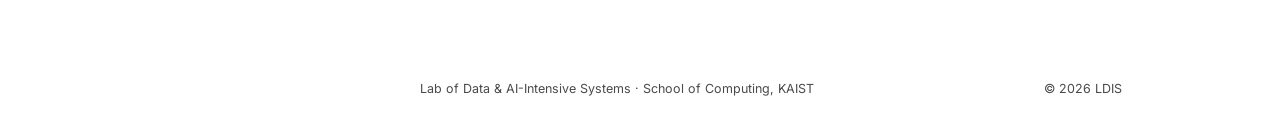
==== commit 0315ae78: "recruit" ====
--- a/index.html
+++ b/index.html
@@ -13,8 +13,41 @@
   if ("scrollRestoration" in history) history.scrollRestoration = "manual";
 </script>
 <meta name="viewport" content="width=device-width, initial-scale=1.0">
-<title></title>
-<meta name="description" content="">
+<title>LDIS — Lab of Data & AI-Intensive Systems, KAIST (김경민 교수 연구실)</title>
+<meta name="description" content="LDIS (Lab of Data & AI-Intensive Systems), Prof. Kyoungmin Kim, School of Computing, KAIST. Research on database systems, AI for databases, and databases for AI. KAIST 전산학부 김경민 교수 연구실 — 데이터베이스·AI 시스템 연구, 대학원생 및 학부 인턴 모집.">
+<link rel="canonical" href="https://ldis.kaist.ac.kr/">
+<meta property="og:title" content="LDIS — Lab of Data & AI-Intensive Systems, KAIST (김경민 교수 연구실)">
+<meta property="og:description" content="LDIS (Lab of Data & AI-Intensive Systems), Prof. Kyoungmin Kim, School of Computing, KAIST. Research on database systems, AI for databases, and databases for AI. KAIST 전산학부 김경민 교수 연구실 — 데이터베이스·AI 시스템 연구, 대학원생 및 학부 인턴 모집.">
+<meta property="og:url" content="https://ldis.kaist.ac.kr/">
+<meta property="og:type" content="website">
+<script type="application/ld+json">
+{
+  "@context": "https://schema.org",
+  "@graph": [
+    {
+      "@type": "ResearchOrganization",
+      "@id": "https://ldis.kaist.ac.kr/#org",
+      "name": "LDIS — Lab of Data & AI-Intensive Systems",
+      "alternateName": ["LDIS", "김경민 교수 연구실", "KAIST 전산학부 김경민 연구실"],
+      "url": "https://ldis.kaist.ac.kr/",
+      "parentOrganization": { "@type": "CollegeOrUniversity", "name": "KAIST", "department": "School of Computing" },
+      "address": { "@type": "PostalAddress", "addressLocality": "Daejeon", "addressCountry": "KR" },
+      "founder": { "@id": "https://ldis.kaist.ac.kr/#kmkim" }
+    },
+    {
+      "@type": "Person",
+      "@id": "https://ldis.kaist.ac.kr/#kmkim",
+      "name": "Kyoungmin Kim",
+      "alternateName": "김경민",
+      "jobTitle": "Assistant Professor",
+      "worksFor": { "@id": "https://ldis.kaist.ac.kr/#org" },
+      "affiliation": { "@type": "CollegeOrUniversity", "name": "KAIST" },
+      "email": "kymkim@kaist.ac.kr",
+      "url": "https://ldis.kaist.ac.kr/team.html"
+    }
+  ]
+}
+</script>
 <link rel="icon" type="image/svg+xml" href="files/favicon.svg">
 <link rel="preconnect" href="https://fonts.googleapis.com">
 <link rel="preconnect" href="https://fonts.gstatic.com" crossorigin>
@@ -72,6 +105,9 @@
         <strong>adaptive</strong>, learning from execution rather than predetermining everything;
         and <strong>declarative</strong>, so users say <em>what</em> they want, not <em>how</em> to get it.
         As a long-term goal, we aim to <strong>build a reliable AI-driven research assistant</strong> for reducing obvious/manual tasks so we can focus on genuinely interesting problems.
+      </p>
+      <p class="hero-sub" lang="ko" style="font-size:13.5px; color:var(--ink-faint);">
+        KAIST 전산학부 김경민 교수 연구실 (Prof. Kyoungmin Kim, School of Computing, KAIST)
       </p>
       <p class="hero-note">We are recruiting graduate students and undergraduate interns. <a href="#join">Learn more</a></p>
     </div>
@@ -290,8 +326,9 @@
    from the same fields — so the lab's abbreviation, full name, and
    contact email are typed out in exactly one place on the whole site.
    ========================================================== */
-document.title = `${SITE.ABBR} — ${SITE.NAME}, ${SITE.INSTITUTION}`;
-document.querySelector('meta[name="description"]').setAttribute("content",
+/* static <title>/<meta description> in <head> are for crawlers that do not run JS (Naver, Daum); the JS below only fills them if they are empty. */
+if (!document.title) document.title = `${SITE.ABBR} — ${SITE.NAME}, ${SITE.INSTITUTION}`;
+if (!document.querySelector('meta[name="description"]').getAttribute("content")) document.querySelector('meta[name="description"]').setAttribute("content",
   `${SITE.ABBR} is a research group in the ${SITE.SCHOOL} at ${SITE.INSTITUTION}, working on data systems and AI.`);
 applySiteBrand();
 </script>
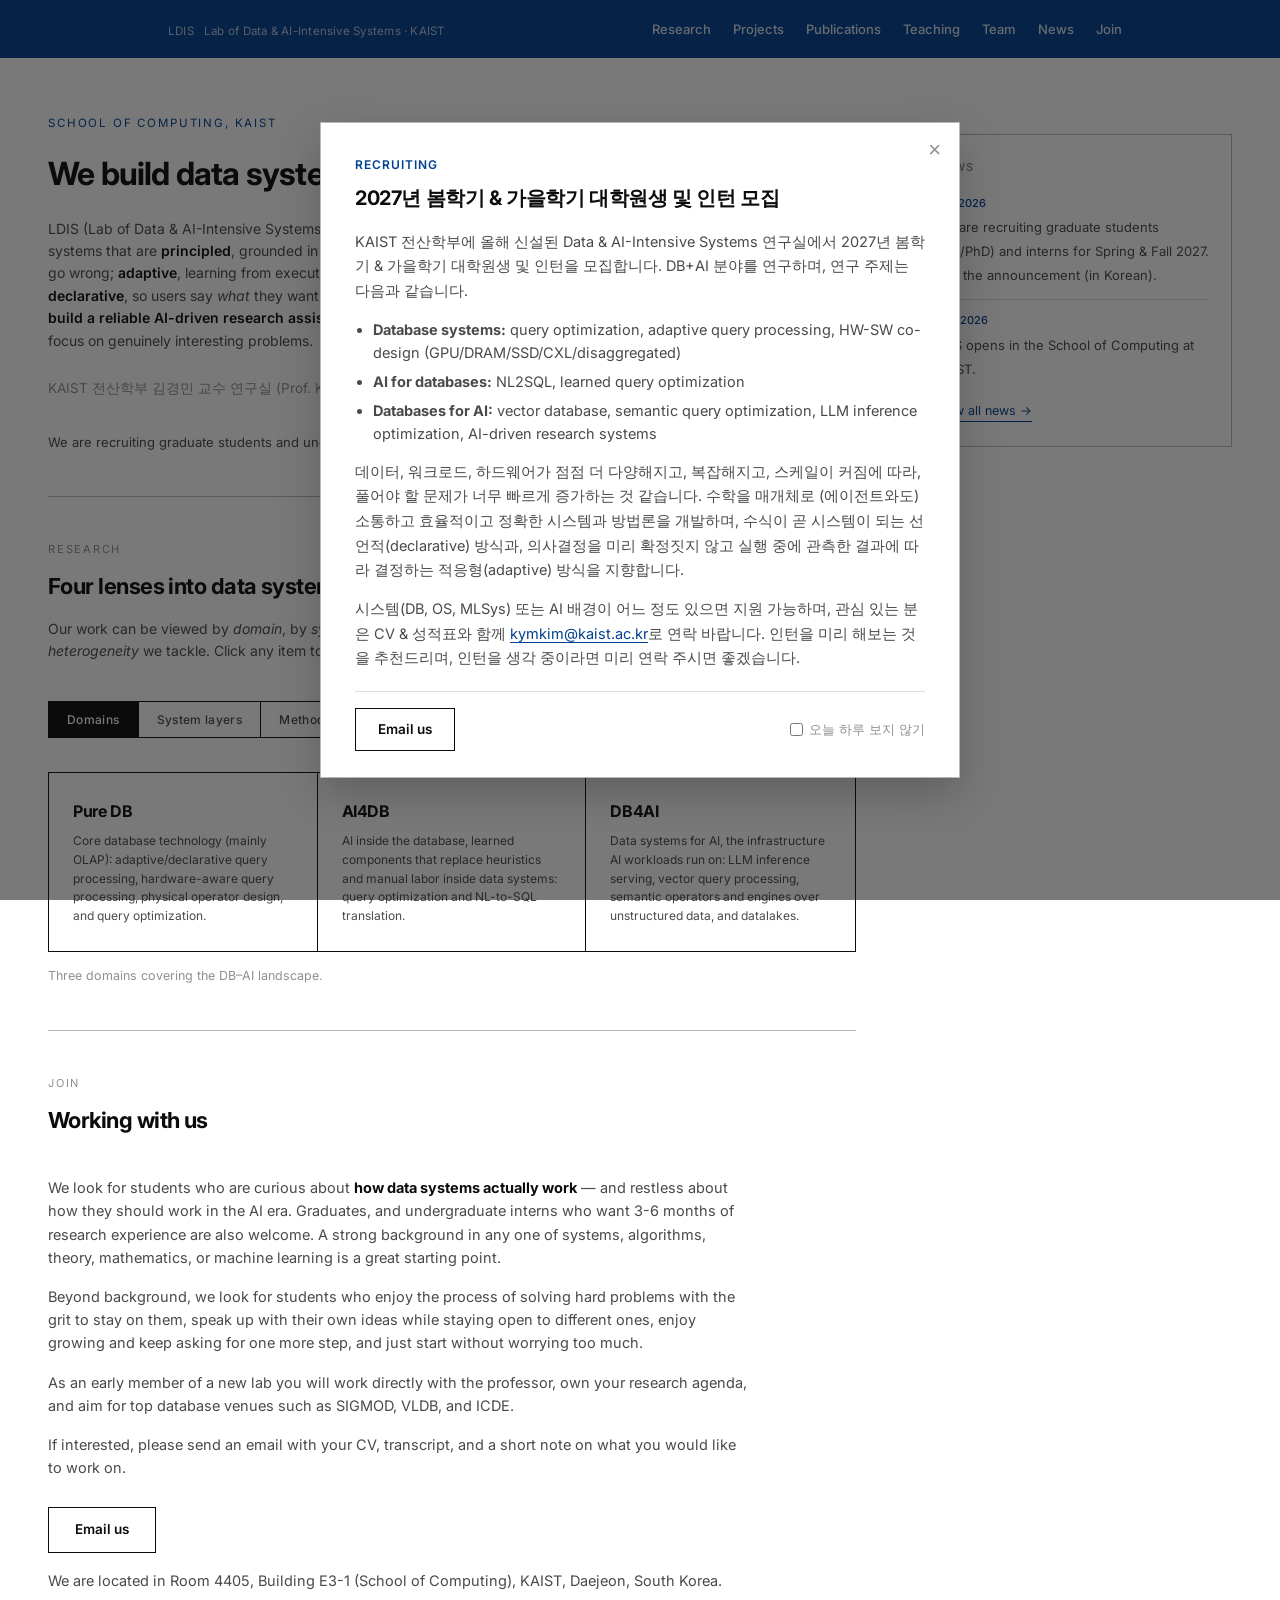
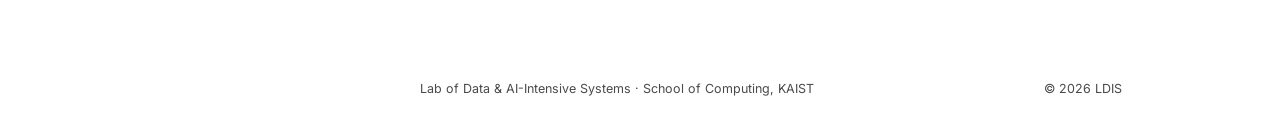
==== commit 944eb33b: "recruit" ====
--- a/index.html
+++ b/index.html
@@ -807,10 +807,10 @@
   <div class="rp-box">
     <button class="rp-close" id="rp-close" aria-label="Close">&times;</button>
     <span class="kicker">Recruiting</span>
-    <h3 id="rp-title">2027년 봄학기 &amp; 가을학기 대학원생 모집</h3>
+    <h3 id="rp-title">2027년 봄학기 &amp; 가을학기 대학원생 및 인턴 모집</h3>
     <p>
       KAIST 전산학부에 올해 신설된 Data &amp; AI-Intensive Systems 연구실에서 2027년 봄학기 &amp; 가을학기
-      대학원생을 모집합니다. DB+AI 분야를 연구하며, 연구 주제는 다음과 같습니다.
+      대학원생 및 인턴을 모집합니다. DB+AI 분야를 연구하며, 연구 주제는 다음과 같습니다.
     </p>
     <ul>
       <li><strong>Database systems:</strong> query optimization, adaptive query processing, HW-SW co-design (GPU/DRAM/SSD/CXL/disaggregated)</li>
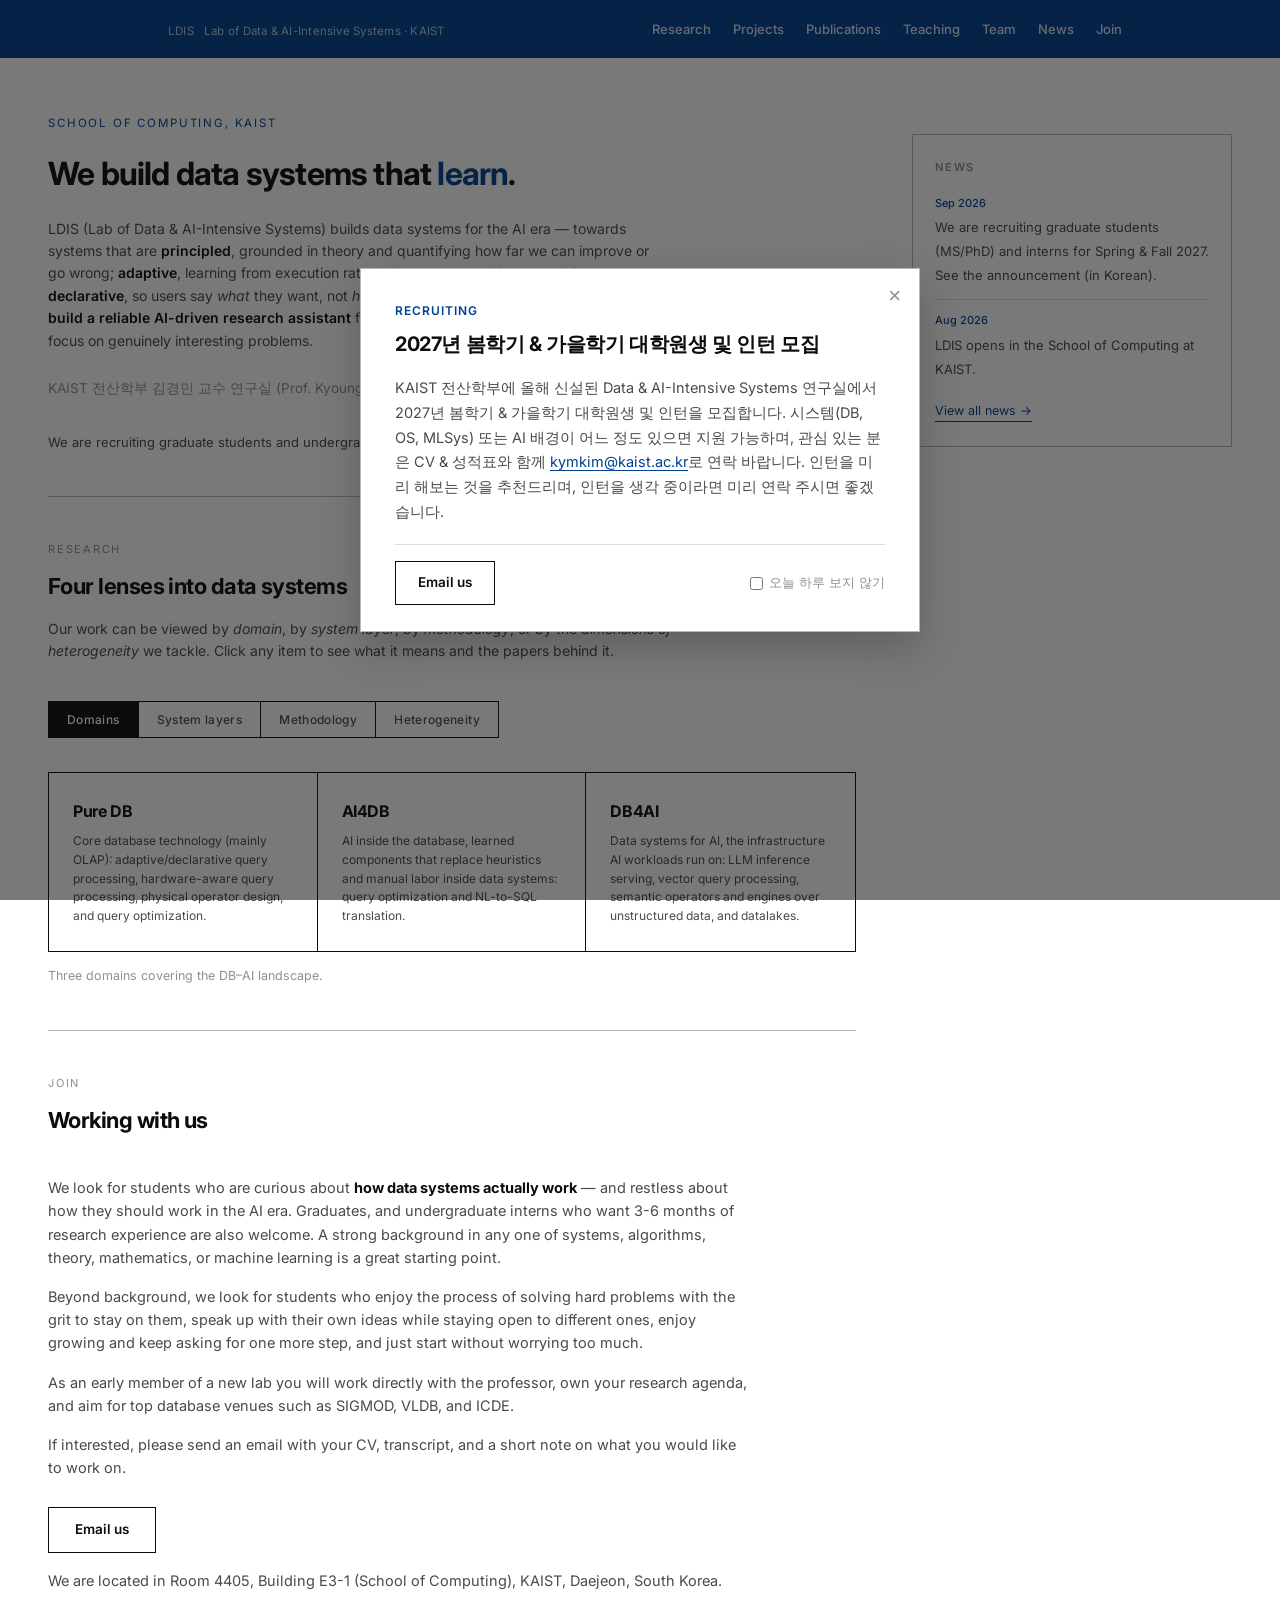
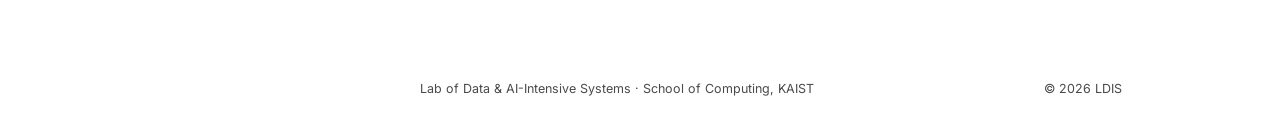
==== commit 54e793b9: "recruit" ====
--- a/index.html
+++ b/index.html
@@ -773,7 +773,7 @@
   .rp-backdrop.open { display: flex; }
   .rp-box {
     background: var(--paper, #fff); color: var(--ink, #0c0c0c);
-    border: 1px solid var(--line-dark, #b8b8b2); max-width: 640px; width: 100%;
+    border: 1px solid var(--line-dark, #b8b8b2); max-width: 560px; width: 100%;
     max-height: calc(100vh - 40px); overflow-y: auto; padding: 32px 34px 26px;
     box-shadow: 0 16px 40px rgba(0,0,0,.22); font-family: 'Inter', sans-serif;
     position: relative;
@@ -810,23 +810,9 @@
     <h3 id="rp-title">2027년 봄학기 &amp; 가을학기 대학원생 및 인턴 모집</h3>
     <p>
       KAIST 전산학부에 올해 신설된 Data &amp; AI-Intensive Systems 연구실에서 2027년 봄학기 &amp; 가을학기
-      대학원생 및 인턴을 모집합니다. DB+AI 분야를 연구하며, 연구 주제는 다음과 같습니다.
-    </p>
-    <ul>
-      <li><strong>Database systems:</strong> query optimization, adaptive query processing, HW-SW co-design (GPU/DRAM/SSD/CXL/disaggregated)</li>
-      <li><strong>AI for databases:</strong> NL2SQL, learned query optimization</li>
-      <li><strong>Databases for AI:</strong> vector database, semantic query optimization, LLM inference optimization, AI-driven research systems</li>
-    </ul>
-    <p>
-      데이터, 워크로드, 하드웨어가 점점 더 다양해지고, 복잡해지고, 스케일이 커짐에 따라, 풀어야 할 문제가
-      너무 빠르게 증가하는 것 같습니다. 수학을 매개체로 (에이전트와도) 소통하고 효율적이고 정확한 시스템과
-      방법론을 개발하며, 수식이 곧 시스템이 되는 선언적(declarative) 방식과, 의사결정을 미리 확정짓지 않고
-      실행 중에 관측한 결과에 따라 결정하는 적응형(adaptive) 방식을 지향합니다.
-    </p>
-    <p>
-      시스템(DB, OS, MLSys) 또는 AI 배경이 어느 정도 있으면 지원 가능하며, 관심 있는 분은 CV &amp; 성적표와 함께
-      <a data-site="join-email" href="#">kymkim@kaist.ac.kr</a>로 연락 바랍니다. 인턴을 미리 해보는 것을
-      추천드리며, 인턴을 생각 중이라면 미리 연락 주시면 좋겠습니다.
+      대학원생 및 인턴을 모집합니다. 시스템(DB, OS, MLSys) 또는 AI 배경이 어느 정도 있으면 지원 가능하며,
+      관심 있는 분은 CV &amp; 성적표와 함께 <a data-site="join-email" href="#">kymkim@kaist.ac.kr</a>로
+      연락 바랍니다. 인턴을 미리 해보는 것을 추천드리며, 인턴을 생각 중이라면 미리 연락 주시면 좋겠습니다.
     </p>
     <div class="rp-actions">
       <a class="rp-mail" data-site="join-email" href="#">Email us</a>
